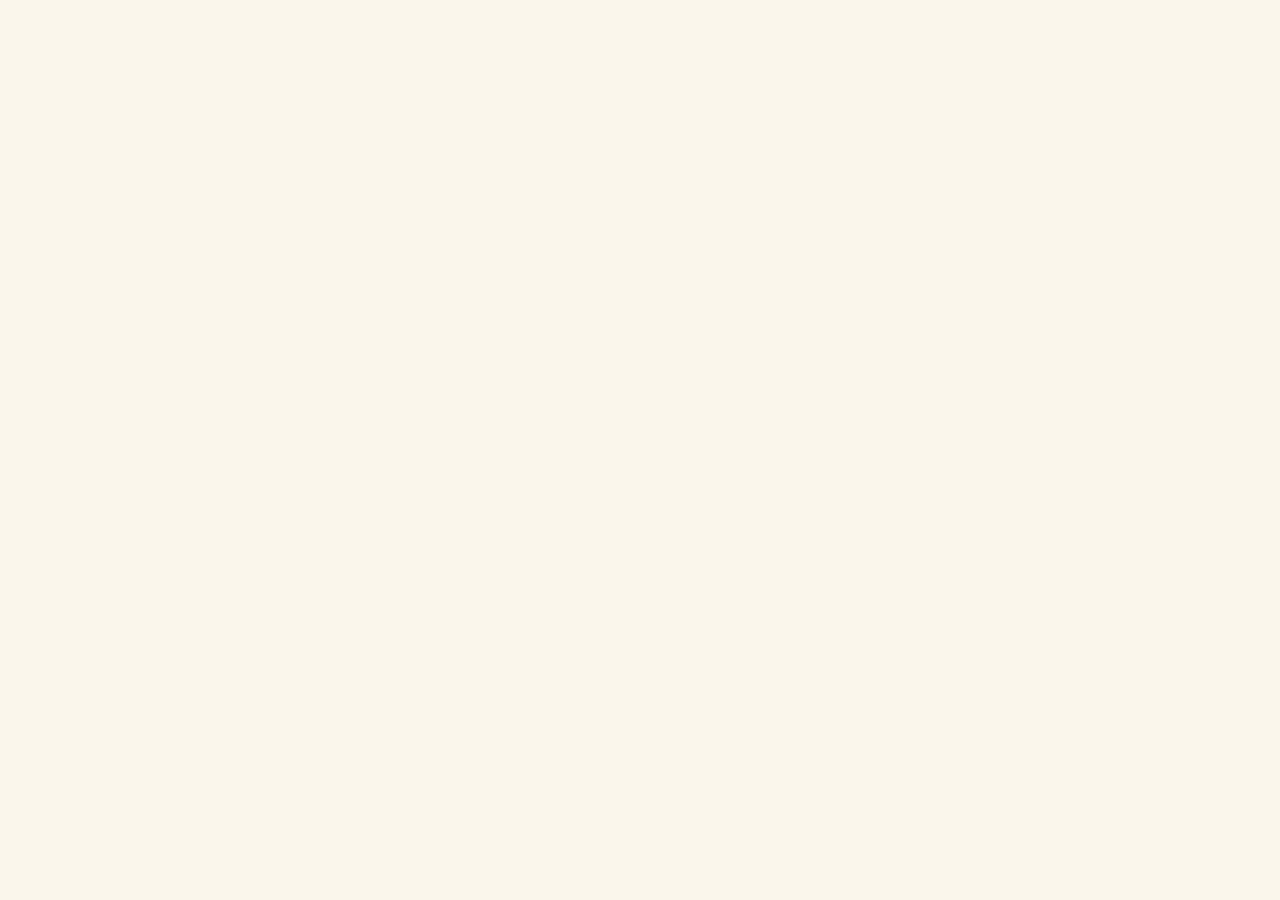
==== index.html @ 0d00216e "Quiz 2: Stage 5.8 Quick Check (static site) Co-Authored-By: Claude Opus 5.5 <noreply@anthropic.com>" ====
<!DOCTYPE html><html lang="en" class="Vgh3NW_variable NKU_Lq_variable h-full antialiased"><head><meta charSet="utf-8"/><meta name="viewport" content="width=device-width, initial-scale=1"/><link rel="preload" href="./_next/static/media/dc6d2a64e9dbf3bc-s.p.3mjzw95c0-_52.woff2" as="font" crossorigin="" type="font/woff2"/><link rel="preload" href="./_next/static/media/f06bf9da926bae75-s.p.2874ccu1_u7jf.woff2" as="font" crossorigin="" type="font/woff2"/><link rel="stylesheet" href="./_next/static/chunks/2ys9clmaczn1k.css" data-precedence="next"/><link rel="preload" as="script" fetchPriority="low" href="./_next/static/chunks/3333gs1h_w689.js"/><script src="./_next/static/chunks/40dt_obvaaqts.js" async=""></script><script src="./_next/static/chunks/3dmm3v_fq28gc.js" async=""></script><script src="./_next/static/chunks/turbopack-1gg8ko_ilveme.js" async=""></script><script src="./_next/static/chunks/0umf92h1sb77c.js" async=""></script><script src="./_next/static/chunks/23m_bfoxy2kdf.js" async=""></script><title>Meeting Someone New</title><meta name="description" content="Everyday Workplace Communication — Module 1, Segment 1, Stages 1.1–1.8."/><link rel="icon" href="/favicon.ico?favicon.117ezoe8m31dk.ico" sizes="48x48" type="image/x-icon"/><meta name="next-size-adjust" content=""/><script src="./_next/static/chunks/0cz1d0mv5g_q7.js" noModule=""></script></head><body class="min-h-full"><div hidden=""><!--$--><!--/$--></div><!--$--><!--/$--><script id="_R_">(globalThis["TURBOPACK"] || (globalThis["TURBOPACK"] = [])).push({"otherChunks":["static/chunks/3333gs1h_w689.js","static/chunks/40dt_obvaaqts.js","static/chunks/3dmm3v_fq28gc.js"],"runtimeModuleIds":[94553]});</script><script src="./_next/static/chunks/3333gs1h_w689.js" async=""></script><script>(self.__next_f=self.__next_f||[]).push([0])</script><script>self.__next_f.push([1,"1:\"$Sreact.fragment\"\n2:\"./_next/static/chunks/0umf92h1sb77c.js\"\n3:I[39756,[\"$2\"],\"default\"]\n4:I[37457,[\"$2\"],\"default\"]\n6:\"./_next/static/chunks/23m_bfoxy2kdf.js\"\n7:I[2035,[\"$2\",\"$6\"],\"StandaloneStage\"]\n8:I[97367,[\"$2\"],\"OutletBoundary\"]\n9:\"$Sreact.suspense\"\nb:\"ViewportBoundary\"\nc:I[97367,[\"$2\"],\"$b\"]\ne:\"MetadataBoundary\"\nf:I[97367,[\"$2\"],\"$e\"]\n11:I[68027,[\"$2\"],\"default\",1]\n:HL[\"./_next/static/chunks/2ys9clmaczn1k.css\",\"style\"]\n:HL[\"./_next/static/media/dc6d2a64e9dbf3bc-s.p.3mjzw95c0-_52.woff2\",\"font\",{\"crossOrigin\":\"\",\"type\":\"font/woff2\"}]\n:HL[\"./_next/static/media/f06bf9da926bae75-s.p.2874ccu1_u7jf.woff2\",\"font\",{\"crossOrigin\":\"\",\"type\":\"font/woff2\"}]\n5:[[\"children\",{\"s\":\"__PAGE__\",\"h\":512,\"d\":{\"r\":[\"$\",\"$1\",\"c\",{\"children\":[[\"$\",\"$L7\",null,{\"entry\":\"5.8\"}],[[\"$\",\"script\",\"script-0\",{\"src\":\"./_next/static/chunks/23m_bfoxy2kdf.js\",\"async\":true,\"nonce\":\"$undefined\"}]],[\"$\",\"$L8\",null,{\"children\":[\"$\",\"$9\",null,{\"name\":\"Next.MetadataOutlet\",\"children\":\"$@a\"}]}]]}],\"p\":false,\"v\":null}}]]\n0:{\"P\":null,\"c\":[\"\",\"\"],\"q\":\"\",\"i\":false,\"t\":{\"t\":{\"s\":\"\",\"h\":528,\"d\":{\"r\":[\"$\",\"$1\",\"c\",{\"children\":[[[\"$\",\"link\",\"0\",{\"rel\":\"stylesheet\",\"href\":\"./_next/static/chunks/2ys9clmaczn1k.css\",\"precedence\":\"next\",\"crossOrigin\":\"$undefined\",\"nonce\":\"$undefined\"}],[\"$\",\"script\",\"script-0\",{\"src\":\"./_next/static/chunks/0umf92h1sb77c.js\",\"async\":true,\"nonce\":\"$undefined\"}]],[\"$\",\"html\",null,{\"lang\":\"en\",\"className\":\"Vgh3NW_variable NKU_Lq_variable h-full antialiased\",\"children\":[\"$\",\"body\",null,{\"className\":\"min-h-full\",\"children\":[\"$\",\"$L3\",null,{\"parallelRouterKey\":\"children\",\"error\":\"$undefined\",\"errorStyles\":\"$undefined\",\"errorScripts\":\"$undefined\",\"template\":[\"$\",\"$L4\",null,{}],\"templateStyles\":\"$undefined\",\"templateScripts\":\"$undefined\",\"notFound\":[[[\"$\",\"title\",null,{\"children\":\"404: This page could not be found.\"}],[\"$\",\"div\",null,{\"style\":{\"fontFamily\":\"system-ui,\\\"Segoe UI\\\",Roboto,Helvetica,Arial,sans-serif,\\\"Apple Color Emoji\\\",\\\"Segoe UI Emoji\\\"\",\"height\":\"100vh\",\"textAlign\":\"center\",\"display\":\"flex\",\"flexDirection\":\"column\",\"alignItems\":\"center\",\"justifyContent\":\"center\"},\"children\":[\"$\",\"div\",null,{\"children\":[[\"$\",\"style\",null,{\"dangerouslySetInnerHTML\":{\"__html\":\"body{color:#000;background:#fff;margin:0}.next-error-h1{border-right:1px solid rgba(0,0,0,.3)}@media (prefers-color-scheme:dark){body{color:#fff;background:#000}.next-error-h1{border-right:1px solid rgba(255,255,255,.3)}}\"}}],[\"$\",\"h1\",null,{\"className\":\"next-error-h1\",\"style\":{\"display\":\"inline-block\",\"margin\":\"0 20px 0 0\",\"padding\":\"0 23px 0 0\",\"fontSize\":24,\"fontWeight\":500,\"verticalAlign\":\"top\",\"lineHeight\":\"49px\"},\"children\":404}],[\"$\",\"div\",null,{\"style\":{\"display\":\"inline-block\"},\"children\":[\"$\",\"h2\",null,{\"style\":{\"fontSize\":14,\"fontWeight\":400,\"lineHeight\":\"49px\",\"margin\":0},\"children\":\"This page could not be found.\"}]}]]}]}]],[]],\"forbidden\":\"$undefined\",\"unauthorized\":\"$undefined\"}]}]}]]}],\"p\":false,\"v\":null},\"c\":\"$Q5\"},\"h\":{\"r\":[\"$\",\"$1\",\"h\",{\"children\":[null,[\"$\",\"$Lc\",null,{\"children\":\"$Ld\"}],[\"$\",\"$Lf\",null,{\"children\":[[\"$\",\"div\",null,{\"hidden\":true,\"children\":[\"$\",\"$9\",null,{\"name\":\"Next.Metadata\",\"children\":\"$L10\"}]}],null]}],[\"$\",\"meta\",null,{\"name\":\"next-size-adjust\",\"content\":\"\"}]]}],\"p\":false,\"v\":null}},\"m\":\"$undefined\",\"G\":[\"$11\",[[\"$\",\"link\",\"0\",{\"rel\":\"stylesheet\",\"href\":\"./_next/static/chunks/2ys9clmaczn1k.css\",\"precedence\":\"next\",\"crossOrigin\":\"$undefined\",\"nonce\":\"$undefined\"}]]],\"S\":true,\"r\":\"$undefined\",\"s\":\"$undefined\",\"a\":\"$undefined\",\"l\":\"$undefined\",\"p\":\"$undefined\",\"d\":\"$undefined\",\"b\":\"YuSGLYfBHgMFWowvVuzgU\"}\nd:[[\"$\",\"meta\",\"0\",{\"charSet\":\"utf-8\"}],[\"$\",\"meta\",\"1\",{\"name\":\"viewport\",\"content\":\"width=device-width, initial-scale=1\"}]]\n12:I[27201,[\"$2\"],\"IconMark\"]\na:null\n10:[[\"$\",\"title\",\"0\",{\"children\":\"Meeting Someone New\"}],[\"$\",\"meta\",\"1\",{\"name\":\"description\",\"content\":\"Everyday Workplace Communication — Module 1, Segment 1, Stages 1.1–1.8.\"}],[\"$\",\"link\",\"2\",{\"rel\":\"icon\",\"href\":\"/favicon.ico?favicon.117ezoe8m31dk.ico\",\"sizes\":\"48x48\",\"type\":\"image/x-icon\"}],[\"$\",\"$L12\",\"3\",{}]]\n"])</script></body></html>
---- _next/static/chunks/2ys9clmaczn1k.css ----
@font-face{font-family:Noto Sans;font-style:normal;font-weight:400;font-stretch:100%;font-display:swap;src:url(../media/d0daeb77ad486505-s.1qp4msj8oy5kg.woff2)format("woff2");unicode-range:U+460-52F,U+1C80-1C8A,U+20B4,U+2DE0-2DFF,U+A640-A69F,U+FE2E-FE2F}@font-face{font-family:Noto Sans;font-style:normal;font-weight:400;font-stretch:100%;font-display:swap;src:url(../media/13c8bea787795a91-s.1undqm_-sukdc.woff2)format("woff2");unicode-range:U+301,U+400-45F,U+490-491,U+4B0-4B1,U+2116}@font-face{font-family:Noto Sans;font-style:normal;font-weight:400;font-stretch:100%;font-display:swap;src:url(../media/fb34704f4f4f68ab-s.3giajfo5uv2ys.woff2)format("woff2");unicode-range:U+900-97F,U+1CD0-1CF4,U+1CF7-1CF9,U+200C-200D,U+20A8,U+20B9,U+20F0,U+25CC,U+A830-A839,U+A8E0-A8FF,U+11B00-11B0A}@font-face{font-family:Noto Sans;font-style:normal;font-weight:400;font-stretch:100%;font-display:swap;src:url(../media/26229c3b890d5b41-s.2bg48w3oiort5.woff2)format("woff2");unicode-range:U+1F??}@font-face{font-family:Noto Sans;font-style:normal;font-weight:400;font-stretch:100%;font-display:swap;src:url(../media/ec173da4e4ac482c-s.1f0d9os9qfevp.woff2)format("woff2");unicode-range:U+370-377,U+37A-37F,U+384-38A,U+38C,U+38E-3A1,U+3A3-3FF}@font-face{font-family:Noto Sans;font-style:normal;font-weight:400;font-stretch:100%;font-display:swap;src:url(../media/eca1cc1e672884b5-s.28-lxb4pyxwvn.woff2)format("woff2");unicode-range:U+102-103,U+110-111,U+128-129,U+168-169,U+1A0-1A1,U+1AF-1B0,U+300-301,U+303-304,U+308-309,U+323,U+329,U+1EA0-1EF9,U+20AB}@font-face{font-family:Noto Sans;font-style:normal;font-weight:400;font-stretch:100%;font-display:swap;src:url(../media/05ce0245cbf07d46-s.1__0ydqd-xg_4.woff2)format("woff2");unicode-range:U+100-2BA,U+2BD-2C5,U+2C7-2CC,U+2CE-2D7,U+2DD-2FF,U+304,U+308,U+329,U+1D00-1DBF,U+1E00-1E9F,U+1EF2-1EFF,U+2020,U+20A0-20AB,U+20AD-20C4,U+2113,U+2C60-2C7F,U+A720-A7FF}@font-face{font-family:Noto Sans;font-style:normal;font-weight:400;font-stretch:100%;font-display:swap;src:url(../media/dc6d2a64e9dbf3bc-s.p.3mjzw95c0-_52.woff2)format("woff2");unicode-range:U+??,U+131,U+152-153,U+2BB-2BC,U+2C6,U+2DA,U+2DC,U+304,U+308,U+329,U+2000-206F,U+20AC,U+2122,U+2191,U+2193,U+2212,U+2215,U+FEFF,U+FFFD}@font-face{font-family:Noto Sans;font-style:normal;font-weight:500;font-stretch:100%;font-display:swap;src:url(../media/d0daeb77ad486505-s.1qp4msj8oy5kg.woff2)format("woff2");unicode-range:U+460-52F,U+1C80-1C8A,U+20B4,U+2DE0-2DFF,U+A640-A69F,U+FE2E-FE2F}@font-face{font-family:Noto Sans;font-style:normal;font-weight:500;font-stretch:100%;font-display:swap;src:url(../media/13c8bea787795a91-s.1undqm_-sukdc.woff2)format("woff2");unicode-range:U+301,U+400-45F,U+490-491,U+4B0-4B1,U+2116}@font-face{font-family:Noto Sans;font-style:normal;font-weight:500;font-stretch:100%;font-display:swap;src:url(../media/fb34704f4f4f68ab-s.3giajfo5uv2ys.woff2)format("woff2");unicode-range:U+900-97F,U+1CD0-1CF4,U+1CF7-1CF9,U+200C-200D,U+20A8,U+20B9,U+20F0,U+25CC,U+A830-A839,U+A8E0-A8FF,U+11B00-11B0A}@font-face{font-family:Noto Sans;font-style:normal;font-weight:500;font-stretch:100%;font-display:swap;src:url(../media/26229c3b890d5b41-s.2bg48w3oiort5.woff2)format("woff2");unicode-range:U+1F??}@font-face{font-family:Noto Sans;font-style:normal;font-weight:500;font-stretch:100%;font-display:swap;src:url(../media/ec173da4e4ac482c-s.1f0d9os9qfevp.woff2)format("woff2");unicode-range:U+370-377,U+37A-37F,U+384-38A,U+38C,U+38E-3A1,U+3A3-3FF}@font-face{font-family:Noto Sans;font-style:normal;font-weight:500;font-stretch:100%;font-display:swap;src:url(../media/eca1cc1e672884b5-s.28-lxb4pyxwvn.woff2)format("woff2");unicode-range:U+102-103,U+110-111,U+128-129,U+168-169,U+1A0-1A1,U+1AF-1B0,U+300-301,U+303-304,U+308-309,U+323,U+329,U+1EA0-1EF9,U+20AB}@font-face{font-family:Noto Sans;font-style:normal;font-weight:500;font-stretch:100%;font-display:swap;src:url(../media/05ce0245cbf07d46-s.1__0ydqd-xg_4.woff2)format("woff2");unicode-range:U+100-2BA,U+2BD-2C5,U+2C7-2CC,U+2CE-2D7,U+2DD-2FF,U+304,U+308,U+329,U+1D00-1DBF,U+1E00-1E9F,U+1EF2-1EFF,U+2020,U+20A0-20AB,U+20AD-20C4,U+2113,U+2C60-2C7F,U+A720-A7FF}@font-face{font-family:Noto Sans;font-style:normal;font-weight:500;font-stretch:100%;font-display:swap;src:url(../media/dc6d2a64e9dbf3bc-s.p.3mjzw95c0-_52.woff2)format("woff2");unicode-range:U+??,U+131,U+152-153,U+2BB-2BC,U+2C6,U+2DA,U+2DC,U+304,U+308,U+329,U+2000-206F,U+20AC,U+2122,U+2191,U+2193,U+2212,U+2215,U+FEFF,U+FFFD}@font-face{font-family:Noto Sans;font-style:normal;font-weight:600;font-stretch:100%;font-display:swap;src:url(../media/d0daeb77ad486505-s.1qp4msj8oy5kg.woff2)format("woff2");unicode-range:U+460-52F,U+1C80-1C8A,U+20B4,U+2DE0-2DFF,U+A640-A69F,U+FE2E-FE2F}@font-face{font-family:Noto Sans;font-style:normal;font-weight:600;font-stretch:100%;font-display:swap;src:url(../media/13c8bea787795a91-s.1undqm_-sukdc.woff2)format("woff2");unicode-range:U+301,U+400-45F,U+490-491,U+4B0-4B1,U+2116}@font-face{font-family:Noto Sans;font-style:normal;font-weight:600;font-stretch:100%;font-display:swap;src:url(../media/fb34704f4f4f68ab-s.3giajfo5uv2ys.woff2)format("woff2");unicode-range:U+900-97F,U+1CD0-1CF4,U+1CF7-1CF9,U+200C-200D,U+20A8,U+20B9,U+20F0,U+25CC,U+A830-A839,U+A8E0-A8FF,U+11B00-11B0A}@font-face{font-family:Noto Sans;font-style:normal;font-weight:600;font-stretch:100%;font-display:swap;src:url(../media/26229c3b890d5b41-s.2bg48w3oiort5.woff2)format("woff2");unicode-range:U+1F??}@font-face{font-family:Noto Sans;font-style:normal;font-weight:600;font-stretch:100%;font-display:swap;src:url(../media/ec173da4e4ac482c-s.1f0d9os9qfevp.woff2)format("woff2");unicode-range:U+370-377,U+37A-37F,U+384-38A,U+38C,U+38E-3A1,U+3A3-3FF}@font-face{font-family:Noto Sans;font-style:normal;font-weight:600;font-stretch:100%;font-display:swap;src:url(../media/eca1cc1e672884b5-s.28-lxb4pyxwvn.woff2)format("woff2");unicode-range:U+102-103,U+110-111,U+128-129,U+168-169,U+1A0-1A1,U+1AF-1B0,U+300-301,U+303-304,U+308-309,U+323,U+329,U+1EA0-1EF9,U+20AB}@font-face{font-family:Noto Sans;font-style:normal;font-weight:600;font-stretch:100%;font-display:swap;src:url(../media/05ce0245cbf07d46-s.1__0ydqd-xg_4.woff2)format("woff2");unicode-range:U+100-2BA,U+2BD-2C5,U+2C7-2CC,U+2CE-2D7,U+2DD-2FF,U+304,U+308,U+329,U+1D00-1DBF,U+1E00-1E9F,U+1EF2-1EFF,U+2020,U+20A0-20AB,U+20AD-20C4,U+2113,U+2C60-2C7F,U+A720-A7FF}@font-face{font-family:Noto Sans;font-style:normal;font-weight:600;font-stretch:100%;font-display:swap;src:url(../media/dc6d2a64e9dbf3bc-s.p.3mjzw95c0-_52.woff2)format("woff2");unicode-range:U+??,U+131,U+152-153,U+2BB-2BC,U+2C6,U+2DA,U+2DC,U+304,U+308,U+329,U+2000-206F,U+20AC,U+2122,U+2191,U+2193,U+2212,U+2215,U+FEFF,U+FFFD}@font-face{font-family:Noto Sans;font-style:normal;font-weight:700;font-stretch:100%;font-display:swap;src:url(../media/d0daeb77ad486505-s.1qp4msj8oy5kg.woff2)format("woff2");unicode-range:U+460-52F,U+1C80-1C8A,U+20B4,U+2DE0-2DFF,U+A640-A69F,U+FE2E-FE2F}@font-face{font-family:Noto Sans;font-style:normal;font-weight:700;font-stretch:100%;font-display:swap;src:url(../media/13c8bea787795a91-s.1undqm_-sukdc.woff2)format("woff2");unicode-range:U+301,U+400-45F,U+490-491,U+4B0-4B1,U+2116}@font-face{font-family:Noto Sans;font-style:normal;font-weight:700;font-stretch:100%;font-display:swap;src:url(../media/fb34704f4f4f68ab-s.3giajfo5uv2ys.woff2)format("woff2");unicode-range:U+900-97F,U+1CD0-1CF4,U+1CF7-1CF9,U+200C-200D,U+20A8,U+20B9,U+20F0,U+25CC,U+A830-A839,U+A8E0-A8FF,U+11B00-11B0A}@font-face{font-family:Noto Sans;font-style:normal;font-weight:700;font-stretch:100%;font-display:swap;src:url(../media/26229c3b890d5b41-s.2bg48w3oiort5.woff2)format("woff2");unicode-range:U+1F??}@font-face{font-family:Noto Sans;font-style:normal;font-weight:700;font-stretch:100%;font-display:swap;src:url(../media/ec173da4e4ac482c-s.1f0d9os9qfevp.woff2)format("woff2");unicode-range:U+370-377,U+37A-37F,U+384-38A,U+38C,U+38E-3A1,U+3A3-3FF}@font-face{font-family:Noto Sans;font-style:normal;font-weight:700;font-stretch:100%;font-display:swap;src:url(../media/eca1cc1e672884b5-s.28-lxb4pyxwvn.woff2)format("woff2");unicode-range:U+102-103,U+110-111,U+128-129,U+168-169,U+1A0-1A1,U+1AF-1B0,U+300-301,U+303-304,U+308-309,U+323,U+329,U+1EA0-1EF9,U+20AB}@font-face{font-family:Noto Sans;font-style:normal;font-weight:700;font-stretch:100%;font-display:swap;src:url(../media/05ce0245cbf07d46-s.1__0ydqd-xg_4.woff2)format("woff2");unicode-range:U+100-2BA,U+2BD-2C5,U+2C7-2CC,U+2CE-2D7,U+2DD-2FF,U+304,U+308,U+329,U+1D00-1DBF,U+1E00-1E9F,U+1EF2-1EFF,U+2020,U+20A0-20AB,U+20AD-20C4,U+2113,U+2C60-2C7F,U+A720-A7FF}@font-face{font-family:Noto Sans;font-style:normal;font-weight:700;font-stretch:100%;font-display:swap;src:url(../media/dc6d2a64e9dbf3bc-s.p.3mjzw95c0-_52.woff2)format("woff2");unicode-range:U+??,U+131,U+152-153,U+2BB-2BC,U+2C6,U+2DA,U+2DC,U+304,U+308,U+329,U+2000-206F,U+20AC,U+2122,U+2191,U+2193,U+2212,U+2215,U+FEFF,U+FFFD}@font-face{font-family:Noto Sans Fallback;src:local(Arial);ascent-override:100.54%;descent-override:27.56%;line-gap-override:0.0%;size-adjust:106.33%}.Vgh3NW_className{font-family:Noto Sans,Noto Sans Fallback;font-style:normal}.Vgh3NW_variable{--font-noto:"Noto Sans", "Noto Sans Fallback"}
@font-face{font-family:Instrument Sans;font-style:normal;font-weight:400;font-stretch:100%;font-display:swap;src:url(../media/c7f47671e39f7787-s.0klc_mi0-5f4_.woff2)format("woff2");unicode-range:U+100-2BA,U+2BD-2C5,U+2C7-2CC,U+2CE-2D7,U+2DD-2FF,U+304,U+308,U+329,U+1D00-1DBF,U+1E00-1E9F,U+1EF2-1EFF,U+2020,U+20A0-20AB,U+20AD-20C4,U+2113,U+2C60-2C7F,U+A720-A7FF}@font-face{font-family:Instrument Sans;font-style:normal;font-weight:400;font-stretch:100%;font-display:swap;src:url(../media/f06bf9da926bae75-s.p.2874ccu1_u7jf.woff2)format("woff2");unicode-range:U+??,U+131,U+152-153,U+2BB-2BC,U+2C6,U+2DA,U+2DC,U+304,U+308,U+329,U+2000-206F,U+20AC,U+2122,U+2191,U+2193,U+2212,U+2215,U+FEFF,U+FFFD}@font-face{font-family:Instrument Sans;font-style:normal;font-weight:500;font-stretch:100%;font-display:swap;src:url(../media/c7f47671e39f7787-s.0klc_mi0-5f4_.woff2)format("woff2");unicode-range:U+100-2BA,U+2BD-2C5,U+2C7-2CC,U+2CE-2D7,U+2DD-2FF,U+304,U+308,U+329,U+1D00-1DBF,U+1E00-1E9F,U+1EF2-1EFF,U+2020,U+20A0-20AB,U+20AD-20C4,U+2113,U+2C60-2C7F,U+A720-A7FF}@font-face{font-family:Instrument Sans;font-style:normal;font-weight:500;font-stretch:100%;font-display:swap;src:url(../media/f06bf9da926bae75-s.p.2874ccu1_u7jf.woff2)format("woff2");unicode-range:U+??,U+131,U+152-153,U+2BB-2BC,U+2C6,U+2DA,U+2DC,U+304,U+308,U+329,U+2000-206F,U+20AC,U+2122,U+2191,U+2193,U+2212,U+2215,U+FEFF,U+FFFD}@font-face{font-family:Instrument Sans;font-style:normal;font-weight:600;font-stretch:100%;font-display:swap;src:url(../media/c7f47671e39f7787-s.0klc_mi0-5f4_.woff2)format("woff2");unicode-range:U+100-2BA,U+2BD-2C5,U+2C7-2CC,U+2CE-2D7,U+2DD-2FF,U+304,U+308,U+329,U+1D00-1DBF,U+1E00-1E9F,U+1EF2-1EFF,U+2020,U+20A0-20AB,U+20AD-20C4,U+2113,U+2C60-2C7F,U+A720-A7FF}@font-face{font-family:Instrument Sans;font-style:normal;font-weight:600;font-stretch:100%;font-display:swap;src:url(../media/f06bf9da926bae75-s.p.2874ccu1_u7jf.woff2)format("woff2");unicode-range:U+??,U+131,U+152-153,U+2BB-2BC,U+2C6,U+2DA,U+2DC,U+304,U+308,U+329,U+2000-206F,U+20AC,U+2122,U+2191,U+2193,U+2212,U+2215,U+FEFF,U+FFFD}@font-face{font-family:Instrument Sans;font-style:normal;font-weight:700;font-stretch:100%;font-display:swap;src:url(../media/c7f47671e39f7787-s.0klc_mi0-5f4_.woff2)format("woff2");unicode-range:U+100-2BA,U+2BD-2C5,U+2C7-2CC,U+2CE-2D7,U+2DD-2FF,U+304,U+308,U+329,U+1D00-1DBF,U+1E00-1E9F,U+1EF2-1EFF,U+2020,U+20A0-20AB,U+20AD-20C4,U+2113,U+2C60-2C7F,U+A720-A7FF}@font-face{font-family:Instrument Sans;font-style:normal;font-weight:700;font-stretch:100%;font-display:swap;src:url(../media/f06bf9da926bae75-s.p.2874ccu1_u7jf.woff2)format("woff2");unicode-range:U+??,U+131,U+152-153,U+2BB-2BC,U+2C6,U+2DA,U+2DC,U+304,U+308,U+329,U+2000-206F,U+20AC,U+2122,U+2191,U+2193,U+2212,U+2215,U+FEFF,U+FFFD}@font-face{font-family:Instrument Sans Fallback;src:local(Arial);ascent-override:94.42%;descent-override:24.33%;line-gap-override:0.0%;size-adjust:102.74%}.NKU_Lq_className{font-family:Instrument Sans,Instrument Sans Fallback;font-style:normal}.NKU_Lq_variable{--font-instrument:"Instrument Sans", "Instrument Sans Fallback"}
@layer properties{@supports (((-webkit-hyphens:none)) and (not (margin-trim:inline))) or ((-moz-orient:inline) and (not (color:rgb(from red r g b)))){*,:before,:after,::backdrop{--tw-translate-x:0;--tw-translate-y:0;--tw-translate-z:0;--tw-scale-x:1;--tw-scale-y:1;--tw-scale-z:1;--tw-rotate-x:initial;--tw-rotate-y:initial;--tw-rotate-z:initial;--tw-skew-x:initial;--tw-skew-y:initial;--tw-border-style:solid;--tw-leading:initial;--tw-font-weight:initial;--tw-tracking:initial;--tw-ordinal:initial;--tw-slashed-zero:initial;--tw-numeric-figure:initial;--tw-numeric-spacing:initial;--tw-numeric-fraction:initial;--tw-shadow:0 0 #0000;--tw-shadow-color:initial;--tw-shadow-alpha:100%;--tw-inset-shadow:0 0 #0000;--tw-inset-shadow-color:initial;--tw-inset-shadow-alpha:100%;--tw-ring-color:initial;--tw-ring-shadow:0 0 #0000;--tw-inset-ring-color:initial;--tw-inset-ring-shadow:0 0 #0000;--tw-ring-inset:initial;--tw-ring-offset-width:0px;--tw-ring-offset-color:#fff;--tw-ring-offset-shadow:0 0 #0000;--tw-outline-style:solid;--tw-blur:initial;--tw-brightness:initial;--tw-contrast:initial;--tw-grayscale:initial;--tw-hue-rotate:initial;--tw-invert:initial;--tw-opacity:initial;--tw-saturate:initial;--tw-sepia:initial;--tw-drop-shadow:initial;--tw-drop-shadow-color:initial;--tw-drop-shadow-alpha:100%;--tw-drop-shadow-size:initial;--tw-backdrop-blur:initial;--tw-backdrop-brightness:initial;--tw-backdrop-contrast:initial;--tw-backdrop-grayscale:initial;--tw-backdrop-hue-rotate:initial;--tw-backdrop-invert:initial;--tw-backdrop-opacity:initial;--tw-backdrop-saturate:initial;--tw-backdrop-sepia:initial;--tw-duration:initial;--tw-content:""}}}@layer theme{:root,:host{--font-mono:ui-monospace, SFMono-Regular, Menlo, Monaco, Consolas, "Liberation Mono", "Courier New", monospace;--color-white:#fff;--spacing:.25rem;--container-sm:24rem;--container-md:28rem;--container-xl:36rem;--container-2xl:42rem;--container-3xl:48rem;--container-4xl:56rem;--container-5xl:64rem;--container-7xl:80rem;--text-xs:.75rem;--text-xs--line-height:calc(1 / .75);--text-sm:.875rem;--text-sm--line-height:calc(1.25 / .875);--text-base:1rem;--text-base--line-height:calc(1.5 / 1);--text-lg:1.125rem;--text-lg--line-height:calc(1.75 / 1.125);--text-xl:1.25rem;--text-xl--line-height:calc(1.75 / 1.25);--text-2xl:1.5rem;--text-2xl--line-height:calc(2 / 1.5);--text-3xl:1.875rem;--text-3xl--line-height:calc(2.25 / 1.875);--text-4xl:2.25rem;--text-4xl--line-height:calc(2.5 / 2.25);--text-5xl:3rem;--text-5xl--line-height:1;--font-weight-normal:400;--font-weight-semibold:600;--font-weight-bold:700;--tracking-wide:.025em;--tracking-widest:.1em;--leading-tight:1.25;--leading-snug:1.375;--leading-relaxed:1.625;--radius-sm:.25rem;--radius-md:.375rem;--radius-lg:.5rem;--radius-xl:.75rem;--radius-2xl:1rem;--radius-3xl:1.5rem;--blur-sm:8px;--default-transition-duration:.15s;--default-transition-timing-function:cubic-bezier(.4, 0, .2, 1);--default-font-family:var(--font-noto), ui-sans-serif, system-ui, sans-serif;--default-mono-font-family:var(--font-mono)}}@layer base{*,:after,:before,::backdrop{box-sizing:border-box;border:0 solid;margin:0;padding:0}::file-selector-button{box-sizing:border-box;border:0 solid;margin:0;padding:0}html,:host{-webkit-text-size-adjust:100%;tab-size:4;line-height:1.5;font-family:var(--default-font-family,-apple-system, BlinkMacSystemFont, "Segoe UI", Roboto, "Helvetica Neue", "Noto Sans", Arial, sans-serif, "Apple Color Emoji", "Segoe UI Emoji", "Segoe UI Symbol", "Noto Color Emoji");font-feature-settings:var(--default-font-feature-settings,normal);font-variation-settings:var(--default-font-variation-settings,normal);-webkit-tap-highlight-color:transparent}hr{height:0;color:inherit;border-top-width:1px}abbr:where([title]){-webkit-text-decoration:underline dotted;text-decoration:underline dotted}h1,h2,h3,h4,h5,h6{font-size:inherit;font-weight:inherit}a{color:inherit;-webkit-text-decoration:inherit;-webkit-text-decoration:inherit;-webkit-text-decoration:inherit;-webkit-text-decoration:inherit;text-decoration:inherit}b,strong{font-weight:bolder}code,kbd,samp,pre{font-family:var(--default-mono-font-family,ui-monospace, SFMono-Regular, Menlo, Monaco, Consolas, "Liberation Mono", "Courier New", monospace);font-feature-settings:var(--default-mono-font-feature-settings,normal);font-variation-settings:var(--default-mono-font-variation-settings,normal);font-size:1em}small{font-size:80%}sub,sup{vertical-align:baseline;font-size:75%;line-height:0;position:relative}sub{bottom:-.25em}sup{top:-.5em}table{text-indent:0;border-color:inherit;border-collapse:collapse}:-moz-focusring:where(:not(iframe)){outline:auto}progress{vertical-align:baseline}summary{display:list-item}ol,ul,menu{list-style:none}img,svg,video,canvas,audio,iframe,embed,object{vertical-align:middle;display:block}img,video{max-width:100%;height:auto}button,input,select,optgroup,textarea{font:inherit;font-feature-settings:inherit;font-variation-settings:inherit;letter-spacing:inherit;color:inherit;opacity:1;background-color:#0000;border-radius:0}::file-selector-button{font:inherit;font-feature-settings:inherit;font-variation-settings:inherit;letter-spacing:inherit;color:inherit;opacity:1;background-color:#0000;border-radius:0}:where(select:is([multiple],[size])) optgroup{font-weight:bolder}:where(select:is([multiple],[size])) optgroup option{padding-inline-start:20px}::file-selector-button{margin-inline-end:4px}::placeholder{opacity:1}@supports (not ((-webkit-appearance:-apple-pay-button))) or (contain-intrinsic-size:1px){::placeholder{color:currentColor}@supports (color:color-mix(in lab, red, red)){::placeholder{color:color-mix(in oklab, currentcolor 50%, transparent)}}}textarea{resize:vertical}::-webkit-search-decoration{-webkit-appearance:none}::-webkit-date-and-time-value{min-height:1lh;text-align:inherit}::-webkit-datetime-edit{display:inline-flex}::-webkit-datetime-edit-fields-wrapper{padding:0}::-webkit-datetime-edit{padding-block:0}::-webkit-datetime-edit-year-field{padding-block:0}::-webkit-datetime-edit-month-field{padding-block:0}::-webkit-datetime-edit-day-field{padding-block:0}::-webkit-datetime-edit-hour-field{padding-block:0}::-webkit-datetime-edit-minute-field{padding-block:0}::-webkit-datetime-edit-second-field{padding-block:0}::-webkit-datetime-edit-millisecond-field{padding-block:0}::-webkit-datetime-edit-meridiem-field{padding-block:0}::-webkit-calendar-picker-indicator{line-height:1}:-moz-ui-invalid{box-shadow:none}button,input:where([type=button],[type=reset],[type=submit]){appearance:button}::file-selector-button{appearance:button}::-webkit-inner-spin-button{height:auto}::-webkit-outer-spin-button{height:auto}[hidden]:where(:not([hidden=until-found])){display:none!important}}@layer components{.btn-main{min-height:calc(var(--spacing) * 14);min-width:calc(var(--spacing) * 32);justify-content:center;align-items:center;gap:calc(var(--spacing) * 2);background-color:var(--primary);padding-inline:calc(var(--spacing) * 7);font-size:var(--text-lg);line-height:var(--tw-leading,var(--text-lg--line-height));--tw-font-weight:var(--font-weight-bold);font-weight:var(--font-weight-bold);color:var(--color-white);--tw-shadow:0 4px 6px -1px var(--tw-shadow-color,#0000001a), 0 2px 4px -2px var(--tw-shadow-color,#0000001a);box-shadow:var(--tw-inset-shadow), var(--tw-inset-ring-shadow), var(--tw-ring-offset-shadow), var(--tw-ring-shadow), var(--tw-shadow);transition-property:color,background-color,border-color,outline-color,text-decoration-color,fill,stroke,--tw-gradient-from,--tw-gradient-via,--tw-gradient-to,opacity,box-shadow,transform,translate,scale,rotate,filter,-webkit-backdrop-filter,backdrop-filter,display,content-visibility,overlay,pointer-events;transition-timing-function:var(--tw-ease,var(--default-transition-timing-function));transition-duration:var(--tw-duration,var(--default-transition-duration));border-radius:2147483647px;display:inline-flex}@media (hover:hover){.btn-main:hover{background-color:var(--primary-hover)}}.btn-main:focus-visible{outline-style:var(--tw-outline-style);outline-width:1px;outline-style:var(--tw-outline-style);outline-offset:2px;outline-width:4px;outline-color:var(--heading)}.btn-main:disabled{cursor:not-allowed;--tw-shadow:0 0 #0000;box-shadow:var(--tw-inset-shadow), var(--tw-inset-ring-shadow), var(--tw-ring-offset-shadow), var(--tw-ring-shadow), var(--tw-shadow);background-color:#9aa6b8}.btn-secondary{min-height:calc(var(--spacing) * 12);justify-content:center;align-items:center;gap:calc(var(--spacing) * 2);border-style:var(--tw-border-style);border-width:2px;border-color:var(--primary);background-color:var(--color-white);padding-inline:calc(var(--spacing) * 5);font-size:var(--text-lg);line-height:var(--tw-leading,var(--text-lg--line-height));--tw-font-weight:var(--font-weight-semibold);font-weight:var(--font-weight-semibold);color:var(--primary);transition-property:color,background-color,border-color,outline-color,text-decoration-color,fill,stroke,--tw-gradient-from,--tw-gradient-via,--tw-gradient-to,opacity,box-shadow,transform,translate,scale,rotate,filter,-webkit-backdrop-filter,backdrop-filter,display,content-visibility,overlay,pointer-events;transition-timing-function:var(--tw-ease,var(--default-transition-timing-function));transition-duration:var(--tw-duration,var(--default-transition-duration));border-radius:2147483647px;display:inline-flex}@media (hover:hover){.btn-secondary:hover{background-color:var(--select-bg)}}.btn-secondary:focus-visible{outline-style:var(--tw-outline-style);outline-width:1px;outline-style:var(--tw-outline-style);outline-offset:2px;outline-width:4px;outline-color:var(--heading)}.btn-secondary:disabled{opacity:.5}.btn-quiet{min-height:calc(var(--spacing) * 11);justify-content:center;align-items:center;gap:calc(var(--spacing) * 2);background-color:var(--select-bg);padding-inline:calc(var(--spacing) * 4);font-size:var(--text-base);line-height:var(--tw-leading,var(--text-base--line-height));--tw-font-weight:var(--font-weight-semibold);font-weight:var(--font-weight-semibold);color:var(--primary);transition-property:color,background-color,border-color,outline-color,text-decoration-color,fill,stroke,--tw-gradient-from,--tw-gradient-via,--tw-gradient-to,opacity,box-shadow,transform,translate,scale,rotate,filter,-webkit-backdrop-filter,backdrop-filter,display,content-visibility,overlay,pointer-events;transition-timing-function:var(--tw-ease,var(--default-transition-timing-function));transition-duration:var(--tw-duration,var(--default-transition-duration));border-radius:2147483647px;display:inline-flex}@media (hover:hover){.btn-quiet:hover{--tw-brightness:brightness(95%);filter:var(--tw-blur,) var(--tw-brightness,) var(--tw-contrast,) var(--tw-grayscale,) var(--tw-hue-rotate,) var(--tw-invert,) var(--tw-saturate,) var(--tw-sepia,) var(--tw-drop-shadow,)}}.btn-quiet:focus-visible{outline-style:var(--tw-outline-style);outline-width:1px;outline-style:var(--tw-outline-style);outline-offset:2px;outline-width:4px;outline-color:var(--heading)}.btn-quiet:disabled{opacity:.5}.chip{min-height:calc(var(--spacing) * 14);justify-content:center;align-items:center;gap:calc(var(--spacing) * 3);border-radius:var(--radius-2xl);border-style:var(--tw-border-style);border-width:2px;border-color:var(--border);background-color:var(--color-white);padding-inline:calc(var(--spacing) * 5);padding-block:calc(var(--spacing) * 3);text-align:center;font-size:var(--text-xl);line-height:var(--tw-leading,var(--text-xl--line-height));--tw-font-weight:var(--font-weight-semibold);font-weight:var(--font-weight-semibold);color:var(--heading);transition-property:color,background-color,border-color,outline-color,text-decoration-color,fill,stroke,--tw-gradient-from,--tw-gradient-via,--tw-gradient-to,opacity,box-shadow,transform,translate,scale,rotate,filter,-webkit-backdrop-filter,backdrop-filter,display,content-visibility,overlay,pointer-events;transition-timing-function:var(--tw-ease,var(--default-transition-timing-function));transition-duration:var(--tw-duration,var(--default-transition-duration));display:flex;position:relative}@media (hover:hover){.chip:hover{border-color:var(--primary)}}.chip:focus-visible{outline-style:var(--tw-outline-style);outline-width:1px;outline-style:var(--tw-outline-style);outline-offset:2px;outline-width:4px;outline-color:var(--heading)}.chip:disabled{cursor:default}.chip[data-state=selected]{border-color:var(--primary);background-color:var(--select-bg)}.chip[data-state=right]{border-color:var(--success);background-color:var(--success-bg)}.chip[data-state=wrong]{border-color:var(--amber-border);background-color:var(--amber-bg);animation:.4s ease-in-out shake}.card{border-style:var(--tw-border-style);border-width:1px;border-color:var(--border);background-color:var(--color-white);padding:calc(var(--spacing) * 5);--tw-shadow:0 1px 3px 0 var(--tw-shadow-color,#0000001a), 0 1px 2px -1px var(--tw-shadow-color,#0000001a);box-shadow:var(--tw-inset-shadow), var(--tw-inset-ring-shadow), var(--tw-ring-offset-shadow), var(--tw-ring-shadow), var(--tw-shadow);border-radius:20px}@media (min-width:40rem){.card{padding:calc(var(--spacing) * 6)}}.text-input{border-radius:var(--radius-2xl);border-style:var(--tw-border-style);border-width:2px;border-color:var(--border);background-color:var(--color-white);width:100%;padding-inline:calc(var(--spacing) * 4);padding-block:calc(var(--spacing) * 3);font-size:var(--text-lg);line-height:var(--tw-leading,var(--text-lg--line-height));color:var(--heading)}.text-input::placeholder{color:#7c8496}.text-input:focus{border-color:var(--primary);--tw-outline-style:none;outline-style:none}.text-input:focus-visible{outline-style:var(--tw-outline-style);outline-width:1px;outline-style:var(--tw-outline-style);outline-offset:1px;outline-width:4px;outline-color:var(--primary)}.reading{font-size:20px;line-height:1.6}.btn-mic{background-color:var(--primary);color:var(--color-white);--tw-shadow:0 10px 15px -3px var(--tw-shadow-color,#0000001a), 0 4px 6px -4px var(--tw-shadow-color,#0000001a);box-shadow:var(--tw-inset-shadow), var(--tw-inset-ring-shadow), var(--tw-ring-offset-shadow), var(--tw-ring-shadow), var(--tw-shadow)}}@layer utilities{.pointer-events-none{pointer-events:none}.visible{visibility:visible}.sr-only{clip-path:inset(50%);white-space:nowrap;border-width:0;width:1px;height:1px;margin:-1px;padding:0;position:absolute;overflow:hidden}.absolute{position:absolute}.fixed{position:fixed}.relative{position:relative}.static{position:static}.sticky{position:sticky}.inset-0{inset:0}.inset-x-4{inset-inline:calc(var(--spacing) * 4)}.-top-2{top:calc(var(--spacing) * -2)}.top-0{top:0}.top-1\/2{top:50%}.top-2{top:calc(var(--spacing) * 2)}.top-3{top:calc(var(--spacing) * 3)}.top-full{top:100%}.-right-2{right:calc(var(--spacing) * -2)}.right-2{right:calc(var(--spacing) * 2)}.right-3{right:calc(var(--spacing) * 3)}.right-8{right:calc(var(--spacing) * 8)}.-bottom-2\.5{bottom:calc(var(--spacing) * -2.5)}.bottom-0{bottom:0}.bottom-3{bottom:calc(var(--spacing) * 3)}.bottom-4{bottom:calc(var(--spacing) * 4)}.-left-2\.5{left:calc(var(--spacing) * -2.5)}.left-3{left:calc(var(--spacing) * 3)}.left-8{left:calc(var(--spacing) * 8)}.z-10{z-index:10}.z-20{z-index:20}.z-30{z-index:30}.z-50{z-index:50}.col-span-2{grid-column:span 2/span 2}.col-start-1{grid-column-start:1}.col-start-2{grid-column-start:2}.row-start-1{grid-row-start:1}.row-start-2{grid-row-start:2}.mx-1{margin-inline:var(--spacing)}.mx-auto{margin-inline:auto}.mt-1{margin-top:var(--spacing)}.mt-2{margin-top:calc(var(--spacing) * 2)}.mt-3{margin-top:calc(var(--spacing) * 3)}.mt-4{margin-top:calc(var(--spacing) * 4)}.mt-6{margin-top:calc(var(--spacing) * 6)}.mt-10{margin-top:calc(var(--spacing) * 10)}.mr-2{margin-right:calc(var(--spacing) * 2)}.mb-1{margin-bottom:var(--spacing)}.mb-2{margin-bottom:calc(var(--spacing) * 2)}.mb-3{margin-bottom:calc(var(--spacing) * 3)}.mb-4{margin-bottom:calc(var(--spacing) * 4)}.mb-6{margin-bottom:calc(var(--spacing) * 6)}.ml-0\.5{margin-left:calc(var(--spacing) * .5)}.ml-auto{margin-left:auto}.block{display:block}.flex{display:flex}.grid{display:grid}.hidden{display:none}.inline{display:inline}.inline-block{display:inline-block}.inline-flex{display:inline-flex}.inline-grid{display:inline-grid}.table{display:table}.aspect-\[3\/2\]{aspect-ratio:3/2}.aspect-\[4\/3\]{aspect-ratio:4/3}.aspect-\[4\/5\]{aspect-ratio:4/5}.aspect-\[16\/8\]{aspect-ratio:16/8}.aspect-\[16\/9\]{aspect-ratio:16/9}.h-2{height:calc(var(--spacing) * 2)}.h-2\.5{height:calc(var(--spacing) * 2.5)}.h-3{height:calc(var(--spacing) * 3)}.h-3\.5{height:calc(var(--spacing) * 3.5)}.h-4{height:calc(var(--spacing) * 4)}.h-5{height:calc(var(--spacing) * 5)}.h-6{height:calc(var(--spacing) * 6)}.h-7{height:calc(var(--spacing) * 7)}.h-8{height:calc(var(--spacing) * 8)}.h-9{height:calc(var(--spacing) * 9)}.h-10{height:calc(var(--spacing) * 10)}.h-11{height:calc(var(--spacing) * 11)}.h-12{height:calc(var(--spacing) * 12)}.h-14{height:calc(var(--spacing) * 14)}.h-16{height:calc(var(--spacing) * 16)}.h-24{height:calc(var(--spacing) * 24)}.h-28{height:calc(var(--spacing) * 28)}.h-\[22px\]{height:22px}.h-full{height:100%}.h-px{height:1px}.max-h-\[40vh\]{max-height:40vh}.max-h-\[52vh\]{max-height:52vh}.max-h-\[60vh\]{max-height:60vh}.max-h-\[70vh\]{max-height:70vh}.min-h-5{min-height:calc(var(--spacing) * 5)}.min-h-6{min-height:calc(var(--spacing) * 6)}.min-h-10{min-height:calc(var(--spacing) * 10)}.min-h-12{min-height:calc(var(--spacing) * 12)}.min-h-14{min-height:calc(var(--spacing) * 14)}.min-h-16{min-height:calc(var(--spacing) * 16)}.min-h-20{min-height:calc(var(--spacing) * 20)}.min-h-28{min-height:calc(var(--spacing) * 28)}.min-h-32{min-height:calc(var(--spacing) * 32)}.min-h-dvh{min-height:100dvh}.min-h-full{min-height:100%}.w-2{width:calc(var(--spacing) * 2)}.w-2\.5{width:calc(var(--spacing) * 2.5)}.w-3{width:calc(var(--spacing) * 3)}.w-3\.5{width:calc(var(--spacing) * 3.5)}.w-4{width:calc(var(--spacing) * 4)}.w-5{width:calc(var(--spacing) * 5)}.w-6{width:calc(var(--spacing) * 6)}.w-7{width:calc(var(--spacing) * 7)}.w-8{width:calc(var(--spacing) * 8)}.w-9{width:calc(var(--spacing) * 9)}.w-10{width:calc(var(--spacing) * 10)}.w-12{width:calc(var(--spacing) * 12)}.w-16{width:calc(var(--spacing) * 16)}.w-24{width:calc(var(--spacing) * 24)}.w-28{width:calc(var(--spacing) * 28)}.w-32{width:calc(var(--spacing) * 32)}.w-60{width:calc(var(--spacing) * 60)}.w-\[22px\]{width:22px}.w-\[288px\]{width:288px}.w-auto{width:auto}.w-fit{width:fit-content}.w-full{width:100%}.max-w-2xl{max-width:var(--container-2xl)}.max-w-3xl{max-width:var(--container-3xl)}.max-w-4xl{max-width:var(--container-4xl)}.max-w-5xl{max-width:var(--container-5xl)}.max-w-7xl{max-width:var(--container-7xl)}.max-w-\[280px\]{max-width:280px}.max-w-\[1160px\]{max-width:1160px}.max-w-full{max-width:100%}.max-w-md{max-width:var(--container-md)}.max-w-sm{max-width:var(--container-sm)}.max-w-xl{max-width:var(--container-xl)}.min-w-0{min-width:0}.min-w-28{min-width:calc(var(--spacing) * 28)}.flex-1{flex:1}.shrink-0{flex-shrink:0}.-translate-x-1\/2{--tw-translate-x:calc(calc(1 / 2 * 100%) * -1);translate:var(--tw-translate-x) var(--tw-translate-y)}.-translate-y-1\/2{--tw-translate-y:calc(calc(1 / 2 * 100%) * -1);translate:var(--tw-translate-x) var(--tw-translate-y)}.-translate-y-2{--tw-translate-y:calc(var(--spacing) * -2);translate:var(--tw-translate-x) var(--tw-translate-y)}.scale-125{--tw-scale-x:125%;--tw-scale-y:125%;--tw-scale-z:125%;scale:var(--tw-scale-x) var(--tw-scale-y)}.scale-\[1\.04\]{scale:1.04}.rotate-45{rotate:45deg}.transform{transform:var(--tw-rotate-x,) var(--tw-rotate-y,) var(--tw-rotate-z,) var(--tw-skew-x,) var(--tw-skew-y,)}.animate-\[pulse-ring_1\.6s_ease-out_infinite\]{animation:1.6s ease-out infinite pulse-ring}.animate-\[shake_0\.4s_ease-in-out\]{animation:.4s ease-in-out shake}.animate-\[wave_1s_linear_infinite\]{animation:1s linear infinite wave}.cursor-grab{cursor:grab}.cursor-pointer{cursor:pointer}.touch-none{touch-action:none}.grid-cols-2{grid-template-columns:repeat(2,minmax(0,1fr))}.grid-cols-3{grid-template-columns:repeat(3,minmax(0,1fr))}.grid-cols-\[1fr_auto\]{grid-template-columns:1fr auto}.flex-col{flex-direction:column}.flex-wrap{flex-wrap:wrap}.place-items-center{place-items:center}.items-center{align-items:center}.items-end{align-items:flex-end}.items-start{align-items:flex-start}.items-stretch{align-items:stretch}.justify-between{justify-content:space-between}.justify-center{justify-content:center}.justify-end{justify-content:flex-end}.justify-start{justify-content:flex-start}.gap-1{gap:var(--spacing)}.gap-2{gap:calc(var(--spacing) * 2)}.gap-2\.5{gap:calc(var(--spacing) * 2.5)}.gap-3{gap:calc(var(--spacing) * 3)}.gap-4{gap:calc(var(--spacing) * 4)}.gap-5{gap:calc(var(--spacing) * 5)}.gap-6{gap:calc(var(--spacing) * 6)}.gap-8{gap:calc(var(--spacing) * 8)}.gap-x-3{column-gap:calc(var(--spacing) * 3)}.gap-y-1{row-gap:var(--spacing)}.self-start{align-self:flex-start}.overflow-hidden{overflow:hidden}.rounded{border-radius:.25rem}.rounded-2xl{border-radius:var(--radius-2xl)}.rounded-3xl{border-radius:var(--radius-3xl)}.rounded-\[20px\]{border-radius:20px}.rounded-\[24px\]{border-radius:24px}.rounded-full{border-radius:2147483647px}.rounded-lg{border-radius:var(--radius-lg)}.rounded-md{border-radius:var(--radius-md)}.rounded-sm{border-radius:var(--radius-sm)}.rounded-xl{border-radius:var(--radius-xl)}.border{border-style:var(--tw-border-style);border-width:1px}.border-2{border-style:var(--tw-border-style);border-width:2px}.border-4{border-style:var(--tw-border-style);border-width:4px}.border-\[6px\]{border-style:var(--tw-border-style);border-width:6px}.border-t{border-top-style:var(--tw-border-style);border-top-width:1px}.border-r-2{border-right-style:var(--tw-border-style);border-right-width:2px}.border-b{border-bottom-style:var(--tw-border-style);border-bottom-width:1px}.border-b-2{border-bottom-style:var(--tw-border-style);border-bottom-width:2px}.border-l-2{border-left-style:var(--tw-border-style);border-left-width:2px}.border-dashed{--tw-border-style:dashed;border-style:dashed}.border-solid{--tw-border-style:solid;border-style:solid}.border-\[\#8e98aa\]{border-color:#8e98aa}.border-\[\#8fd0c4\]{border-color:#8fd0c4}.border-\[\#a7bfd9\]{border-color:#a7bfd9}.border-\[\#a9c4e8\]{border-color:#a9c4e8}.border-\[\#c9d3e2\]{border-color:#c9d3e2}.border-\[var\(--amber-border\)\]{border-color:var(--amber-border)}.border-\[var\(--blue-tonal-border\)\]{border-color:var(--blue-tonal-border)}.border-\[var\(--border\)\]{border-color:var(--border)}.border-\[var\(--cool-border\)\]{border-color:var(--cool-border)}.border-\[var\(--primary\)\]{border-color:var(--primary)}.border-\[var\(--success\)\]{border-color:var(--success)}.border-\[var\(--success-border\)\]{border-color:var(--success-border)}.border-\[var\(--warm-border\)\]{border-color:var(--warm-border)}.border-current{border-color:currentColor}.border-transparent{border-color:#0000}.bg-\[\#9db9dd\]{background-color:#9db9dd}.bg-\[\#10294a\]\/75{background-color:#10294abf;background-color:lab(16.1049% .347316 -23.7884/.75)}.bg-\[\#10294a\]\/85{background-color:#10294ad9;background-color:lab(16.1049% .347316 -23.7884/.85)}.bg-\[\#d4cfc4\]{background-color:#d4cfc4}.bg-\[\#dfeafb\]{background-color:#dfeafb}.bg-\[\#dff3ea\]{background-color:#dff3ea}.bg-\[\#f4f6ff\]{background-color:#f4f6ff}.bg-\[rgba\(60\,89\,246\,0\.4\)\]{background-color:#3c59f666}.bg-\[var\(--amber\)\]{background-color:var(--amber)}.bg-\[var\(--amber-bg\)\]{background-color:var(--amber-bg)}.bg-\[var\(--assessment\)\]{background-color:var(--assessment)}.bg-\[var\(--bar\)\]\/95{background-color:var(--bar)}@supports (color:color-mix(in lab, red, red)){.bg-\[var\(--bar\)\]\/95{background-color:color-mix(in oklab, var(--bar) 95%, transparent)}}.bg-\[var\(--border\)\]{background-color:var(--border)}.bg-\[var\(--overlay\)\]{background-color:var(--overlay)}.bg-\[var\(--page\)\],.bg-\[var\(--page\)\]\/90{background-color:var(--page)}@supports (color:color-mix(in lab, red, red)){.bg-\[var\(--page\)\]\/90{background-color:color-mix(in oklab, var(--page) 90%, transparent)}}.bg-\[var\(--page\)\]\/95{background-color:var(--page)}@supports (color:color-mix(in lab, red, red)){.bg-\[var\(--page\)\]\/95{background-color:color-mix(in oklab, var(--page) 95%, transparent)}}.bg-\[var\(--practice\)\]{background-color:var(--practice)}.bg-\[var\(--primary\)\]{background-color:var(--primary)}.bg-\[var\(--select-bg\)\]{background-color:var(--select-bg)}.bg-\[var\(--success-bg\)\]{background-color:var(--success-bg)}.bg-\[var\(--teal-bg\)\]{background-color:var(--teal-bg)}.bg-white{background-color:var(--color-white)}.bg-white\/95{background-color:#fffffff2}@supports (color:color-mix(in lab, red, red)){.bg-white\/95{background-color:color-mix(in oklab, var(--color-white) 95%, transparent)}}.object-contain{object-fit:contain}.object-cover{object-fit:cover}.object-top{object-position:top}.p-0\.5{padding:calc(var(--spacing) * .5)}.p-1{padding:var(--spacing)}.p-1\.5{padding:calc(var(--spacing) * 1.5)}.p-2{padding:calc(var(--spacing) * 2)}.p-3{padding:calc(var(--spacing) * 3)}.p-4{padding:calc(var(--spacing) * 4)}.p-5{padding:calc(var(--spacing) * 5)}.p-6{padding:calc(var(--spacing) * 6)}.p-7{padding:calc(var(--spacing) * 7)}.p-10{padding:calc(var(--spacing) * 10)}.px-1\.5{padding-inline:calc(var(--spacing) * 1.5)}.px-2{padding-inline:calc(var(--spacing) * 2)}.px-3{padding-inline:calc(var(--spacing) * 3)}.px-4{padding-inline:calc(var(--spacing) * 4)}.px-5{padding-inline:calc(var(--spacing) * 5)}.px-6{padding-inline:calc(var(--spacing) * 6)}.px-\[1\.5\%\]{padding-inline:1.5%}.py-0\.5{padding-block:calc(var(--spacing) * .5)}.py-1{padding-block:var(--spacing)}.py-1\.5{padding-block:calc(var(--spacing) * 1.5)}.py-2{padding-block:calc(var(--spacing) * 2)}.py-2\.5{padding-block:calc(var(--spacing) * 2.5)}.py-3{padding-block:calc(var(--spacing) * 3)}.py-4{padding-block:calc(var(--spacing) * 4)}.py-10{padding-block:calc(var(--spacing) * 10)}.py-\[0\.8\%\]{padding-block:.8%}.pt-1{padding-top:var(--spacing)}.pt-2{padding-top:calc(var(--spacing) * 2)}.pt-3{padding-top:calc(var(--spacing) * 3)}.pt-4{padding-top:calc(var(--spacing) * 4)}.pt-10{padding-top:calc(var(--spacing) * 10)}.pb-1{padding-bottom:var(--spacing)}.pb-3{padding-bottom:calc(var(--spacing) * 3)}.pb-6{padding-bottom:calc(var(--spacing) * 6)}.pb-12{padding-bottom:calc(var(--spacing) * 12)}.pb-24{padding-bottom:calc(var(--spacing) * 24)}.text-center{text-align:center}.text-left{text-align:left}.align-baseline{vertical-align:baseline}.align-middle{vertical-align:middle}.text-2xl{font-size:var(--text-2xl);line-height:var(--tw-leading,var(--text-2xl--line-height))}.text-3xl{font-size:var(--text-3xl);line-height:var(--tw-leading,var(--text-3xl--line-height))}.text-4xl{font-size:var(--text-4xl);line-height:var(--tw-leading,var(--text-4xl--line-height))}.text-base{font-size:var(--text-base);line-height:var(--tw-leading,var(--text-base--line-height))}.text-lg{font-size:var(--text-lg);line-height:var(--tw-leading,var(--text-lg--line-height))}.text-sm{font-size:var(--text-sm);line-height:var(--tw-leading,var(--text-sm--line-height))}.text-xl{font-size:var(--text-xl);line-height:var(--tw-leading,var(--text-xl--line-height))}.text-xs{font-size:var(--text-xs);line-height:var(--tw-leading,var(--text-xs--line-height))}.text-\[10px\]{font-size:10px}.text-\[11px\]{font-size:11px}.text-\[clamp\(0\.7rem\,1\.35vw\,1\.15rem\)\]{font-size:clamp(.7rem,1.35vw,1.15rem)}.leading-\[1\.15\]{--tw-leading:1.15;line-height:1.15}.leading-\[2\.3\]{--tw-leading:2.3;line-height:2.3}.leading-none{--tw-leading:1;line-height:1}.leading-relaxed{--tw-leading:var(--leading-relaxed);line-height:var(--leading-relaxed)}.leading-snug{--tw-leading:var(--leading-snug);line-height:var(--leading-snug)}.leading-tight{--tw-leading:var(--leading-tight);line-height:var(--leading-tight)}.font-bold{--tw-font-weight:var(--font-weight-bold);font-weight:var(--font-weight-bold)}.font-normal{--tw-font-weight:var(--font-weight-normal);font-weight:var(--font-weight-normal)}.font-semibold{--tw-font-weight:var(--font-weight-semibold);font-weight:var(--font-weight-semibold)}.tracking-\[0\.2em\]{--tw-tracking:.2em;letter-spacing:.2em}.tracking-\[0\.14em\]{--tw-tracking:.14em;letter-spacing:.14em}.tracking-\[0\.16em\]{--tw-tracking:.16em;letter-spacing:.16em}.tracking-\[0\.18em\]{--tw-tracking:.18em;letter-spacing:.18em}.tracking-wide{--tw-tracking:var(--tracking-wide);letter-spacing:var(--tracking-wide)}.tracking-widest{--tw-tracking:var(--tracking-widest);letter-spacing:var(--tracking-widest)}.text-\[\#1a4c8f\]{color:#1a4c8f}.text-\[\#1c5b44\]{color:#1c5b44}.text-\[var\(--amber-ink\)\]{color:var(--amber-ink)}.text-\[var\(--amber-on\)\]{color:var(--amber-on)}.text-\[var\(--body\)\]{color:var(--body)}.text-\[var\(--heading\)\]{color:var(--heading)}.text-\[var\(--muted\)\]{color:var(--muted)}.text-\[var\(--practice\)\]{color:var(--practice)}.text-\[var\(--primary\)\]{color:var(--primary)}.text-\[var\(--primary-hover\)\]{color:var(--primary-hover)}.text-\[var\(--success\)\]{color:var(--success)}.text-\[var\(--teal\)\]{color:var(--teal)}.text-inherit{color:inherit}.text-white{color:var(--color-white)}.uppercase{text-transform:uppercase}.tabular-nums{--tw-numeric-spacing:tabular-nums;font-variant-numeric:var(--tw-ordinal,) var(--tw-slashed-zero,) var(--tw-numeric-figure,) var(--tw-numeric-spacing,) var(--tw-numeric-fraction,)}.no-underline{text-decoration-line:none}.underline{text-decoration-line:underline}.decoration-\[var\(--primary\)\]{-webkit-text-decoration-color:var(--primary);-webkit-text-decoration-color:var(--primary);-webkit-text-decoration-color:var(--primary);text-decoration-color:var(--primary)}.decoration-dotted{text-decoration-style:dotted}.decoration-2{text-decoration-thickness:2px}.underline-offset-4{text-underline-offset:4px}.underline-offset-\[5px\]{text-underline-offset:5px}.antialiased{-webkit-font-smoothing:antialiased;-moz-osx-font-smoothing:grayscale}.shadow{--tw-shadow:0 1px 3px 0 var(--tw-shadow-color,#0000001a), 0 1px 2px -1px var(--tw-shadow-color,#0000001a);box-shadow:var(--tw-inset-shadow), var(--tw-inset-ring-shadow), var(--tw-ring-offset-shadow), var(--tw-ring-shadow), var(--tw-shadow)}.shadow-2xl{--tw-shadow:0 25px 50px -12px var(--tw-shadow-color,#00000040);box-shadow:var(--tw-inset-shadow), var(--tw-inset-ring-shadow), var(--tw-ring-offset-shadow), var(--tw-ring-shadow), var(--tw-shadow)}.shadow-\[0_0_0_4px_rgba\(243\,171\,49\,0\.18\)\]{--tw-shadow:0 0 0 4px var(--tw-shadow-color,#f3ab312e);box-shadow:var(--tw-inset-shadow), var(--tw-inset-ring-shadow), var(--tw-ring-offset-shadow), var(--tw-ring-shadow), var(--tw-shadow)}.shadow-\[0_1px_2px_rgba\(14\,26\,79\,0\.04\)\]{--tw-shadow:0 1px 2px var(--tw-shadow-color,#0e1a4f0a);box-shadow:var(--tw-inset-shadow), var(--tw-inset-ring-shadow), var(--tw-ring-offset-shadow), var(--tw-ring-shadow), var(--tw-shadow)}.shadow-\[0_12px_32px_rgba\(14\,26\,79\,0\.16\)\]{--tw-shadow:0 12px 32px var(--tw-shadow-color,#0e1a4f29);box-shadow:var(--tw-inset-shadow), var(--tw-inset-ring-shadow), var(--tw-ring-offset-shadow), var(--tw-ring-shadow), var(--tw-shadow)}.shadow-md{--tw-shadow:0 4px 6px -1px var(--tw-shadow-color,#0000001a), 0 2px 4px -2px var(--tw-shadow-color,#0000001a);box-shadow:var(--tw-inset-shadow), var(--tw-inset-ring-shadow), var(--tw-ring-offset-shadow), var(--tw-ring-shadow), var(--tw-shadow)}.shadow-sm{--tw-shadow:0 1px 3px 0 var(--tw-shadow-color,#0000001a), 0 1px 2px -1px var(--tw-shadow-color,#0000001a);box-shadow:var(--tw-inset-shadow), var(--tw-inset-ring-shadow), var(--tw-ring-offset-shadow), var(--tw-ring-shadow), var(--tw-shadow)}.shadow-xl{--tw-shadow:0 20px 25px -5px var(--tw-shadow-color,#0000001a), 0 8px 10px -6px var(--tw-shadow-color,#0000001a);box-shadow:var(--tw-inset-shadow), var(--tw-inset-ring-shadow), var(--tw-ring-offset-shadow), var(--tw-ring-shadow), var(--tw-shadow)}.ring-2{--tw-ring-shadow:var(--tw-ring-inset,) 0 0 0 calc(2px + var(--tw-ring-offset-width)) var(--tw-ring-color,currentcolor);box-shadow:var(--tw-inset-shadow), var(--tw-inset-ring-shadow), var(--tw-ring-offset-shadow), var(--tw-ring-shadow), var(--tw-shadow)}.ring-4{--tw-ring-shadow:var(--tw-ring-inset,) 0 0 0 calc(4px + var(--tw-ring-offset-width)) var(--tw-ring-color,currentcolor);box-shadow:var(--tw-inset-shadow), var(--tw-inset-ring-shadow), var(--tw-ring-offset-shadow), var(--tw-ring-shadow), var(--tw-shadow)}.ring-8{--tw-ring-shadow:var(--tw-ring-inset,) 0 0 0 calc(8px + var(--tw-ring-offset-width)) var(--tw-ring-color,currentcolor);box-shadow:var(--tw-inset-shadow), var(--tw-inset-ring-shadow), var(--tw-ring-offset-shadow), var(--tw-ring-shadow), var(--tw-shadow)}.ring-\[rgba\(21\,101\,192\,0\.35\)\]{--tw-ring-color:#1565c059}.ring-\[var\(--amber-border\)\]{--tw-ring-color:var(--amber-border)}.ring-\[var\(--primary\)\]{--tw-ring-color:var(--primary)}.ring-\[var\(--select-bg\)\]{--tw-ring-color:var(--select-bg)}.ring-\[var\(--success\)\]{--tw-ring-color:var(--success)}.ring-white{--tw-ring-color:var(--color-white)}.outline{outline-style:var(--tw-outline-style);outline-width:1px}.outline-offset-2{outline-offset:2px}.blur{--tw-blur:blur(8px);filter:var(--tw-blur,) var(--tw-brightness,) var(--tw-contrast,) var(--tw-grayscale,) var(--tw-hue-rotate,) var(--tw-invert,) var(--tw-saturate,) var(--tw-sepia,) var(--tw-drop-shadow,)}.backdrop-blur{--tw-backdrop-blur:blur(8px);-webkit-backdrop-filter:var(--tw-backdrop-blur,) var(--tw-backdrop-brightness,) var(--tw-backdrop-contrast,) var(--tw-backdrop-grayscale,) var(--tw-backdrop-hue-rotate,) var(--tw-backdrop-invert,) var(--tw-backdrop-opacity,) var(--tw-backdrop-saturate,) var(--tw-backdrop-sepia,);backdrop-filter:var(--tw-backdrop-blur,) var(--tw-backdrop-brightness,) var(--tw-backdrop-contrast,) var(--tw-backdrop-grayscale,) var(--tw-backdrop-hue-rotate,) var(--tw-backdrop-invert,) var(--tw-backdrop-opacity,) var(--tw-backdrop-saturate,) var(--tw-backdrop-sepia,)}.backdrop-blur-sm{--tw-backdrop-blur:blur(var(--blur-sm));-webkit-backdrop-filter:var(--tw-backdrop-blur,) var(--tw-backdrop-brightness,) var(--tw-backdrop-contrast,) var(--tw-backdrop-grayscale,) var(--tw-backdrop-hue-rotate,) var(--tw-backdrop-invert,) var(--tw-backdrop-opacity,) var(--tw-backdrop-saturate,) var(--tw-backdrop-sepia,);backdrop-filter:var(--tw-backdrop-blur,) var(--tw-backdrop-brightness,) var(--tw-backdrop-contrast,) var(--tw-backdrop-grayscale,) var(--tw-backdrop-hue-rotate,) var(--tw-backdrop-invert,) var(--tw-backdrop-opacity,) var(--tw-backdrop-saturate,) var(--tw-backdrop-sepia,)}.transition{transition-property:color,background-color,border-color,outline-color,text-decoration-color,fill,stroke,--tw-gradient-from,--tw-gradient-via,--tw-gradient-to,opacity,box-shadow,transform,translate,scale,rotate,filter,-webkit-backdrop-filter,backdrop-filter,display,content-visibility,overlay,pointer-events;transition-timing-function:var(--tw-ease,var(--default-transition-timing-function));transition-duration:var(--tw-duration,var(--default-transition-duration))}.duration-300{--tw-duration:.3s;transition-duration:.3s}.outline-none{--tw-outline-style:none;outline-style:none}.select-none{-webkit-user-select:none;user-select:none}.placeholder\:text-\[\#7a83a6\]::placeholder{color:#7a83a6}.after\:content-\[\'i\'\]:after{--tw-content:"i";content:var(--tw-content)}@media (hover:hover){.hover\:scale-\[1\.02\]:hover{scale:1.02}.hover\:border-\[var\(--blue-tonal-border\)\]:hover{border-color:var(--blue-tonal-border)}.hover\:border-\[var\(--primary\)\]:hover{border-color:var(--primary)}.hover\:bg-\[rgba\(60\,89\,246\,0\.14\)\]:hover{background-color:#3c59f624}.hover\:bg-\[var\(--primary-hover\)\]:hover{background-color:var(--primary-hover)}.hover\:underline:hover{text-decoration-line:underline}.hover\:ring-4:hover{--tw-ring-shadow:var(--tw-ring-inset,) 0 0 0 calc(4px + var(--tw-ring-offset-width)) var(--tw-ring-color,currentcolor);box-shadow:var(--tw-inset-shadow), var(--tw-inset-ring-shadow), var(--tw-ring-offset-shadow), var(--tw-ring-shadow), var(--tw-shadow)}.hover\:ring-\[var\(--blue-tonal-border\)\]:hover{--tw-ring-color:var(--blue-tonal-border)}.hover\:brightness-95:hover{--tw-brightness:brightness(95%);filter:var(--tw-blur,) var(--tw-brightness,) var(--tw-contrast,) var(--tw-grayscale,) var(--tw-hue-rotate,) var(--tw-invert,) var(--tw-saturate,) var(--tw-sepia,) var(--tw-drop-shadow,)}.hover\:brightness-110:hover{--tw-brightness:brightness(110%);filter:var(--tw-blur,) var(--tw-brightness,) var(--tw-contrast,) var(--tw-grayscale,) var(--tw-hue-rotate,) var(--tw-invert,) var(--tw-saturate,) var(--tw-sepia,) var(--tw-drop-shadow,)}}.focus\:border-\[var\(--primary\)\]:focus{border-color:var(--primary)}.focus\:outline-none:focus{--tw-outline-style:none;outline-style:none}.focus-visible\:outline:focus-visible{outline-style:var(--tw-outline-style);outline-width:1px}.focus-visible\:outline-2:focus-visible{outline-style:var(--tw-outline-style);outline-width:2px}.focus-visible\:outline-4:focus-visible{outline-style:var(--tw-outline-style);outline-width:4px}.focus-visible\:outline-offset-1:focus-visible{outline-offset:1px}.focus-visible\:outline-offset-2:focus-visible{outline-offset:2px}.focus-visible\:outline-offset-4:focus-visible{outline-offset:4px}.focus-visible\:outline-\[rgba\(60\,89\,246\,0\.35\)\]:focus-visible{outline-color:#3c59f659}.focus-visible\:outline-\[var\(--heading\)\]:focus-visible{outline-color:var(--heading)}.focus-visible\:outline-\[var\(--primary\)\]:focus-visible{outline-color:var(--primary)}@media (hover:hover){.enabled\:hover\:border-\[var\(--primary\)\]:enabled:hover{border-color:var(--primary)}}.disabled\:cursor-default:disabled{cursor:default}.disabled\:bg-\[var\(--page\)\]:disabled{background-color:var(--page)}.disabled\:opacity-35:disabled{opacity:.35}.disabled\:opacity-55:disabled{opacity:.55}.disabled\:opacity-60:disabled{opacity:.6}.has-\[\:focus-visible\]\:outline:has(:focus-visible){outline-style:var(--tw-outline-style);outline-width:1px}.has-\[\:focus-visible\]\:outline-4:has(:focus-visible){outline-style:var(--tw-outline-style);outline-width:4px}.has-\[\:focus-visible\]\:outline-\[var\(--heading\)\]:has(:focus-visible){outline-color:var(--heading)}@media (min-width:40rem){.sm\:col-span-1{grid-column:span 1/span 1}.sm\:col-start-2{grid-column-start:2}.sm\:col-start-3{grid-column-start:3}.sm\:row-start-1{grid-row-start:1}.sm\:block{display:block}.sm\:hidden{display:none}.sm\:inline{display:inline}.sm\:h-16{height:calc(var(--spacing) * 16)}.sm\:h-24{height:calc(var(--spacing) * 24)}.sm\:h-28{height:calc(var(--spacing) * 28)}.sm\:h-32{height:calc(var(--spacing) * 32)}.sm\:min-h-14{min-height:calc(var(--spacing) * 14)}.sm\:w-24{width:calc(var(--spacing) * 24)}.sm\:w-32{width:calc(var(--spacing) * 32)}.sm\:min-w-32{min-width:calc(var(--spacing) * 32)}.sm\:grid-cols-2{grid-template-columns:repeat(2,minmax(0,1fr))}.sm\:grid-cols-3{grid-template-columns:repeat(3,minmax(0,1fr))}.sm\:grid-cols-4{grid-template-columns:repeat(4,minmax(0,1fr))}.sm\:grid-cols-\[1fr_auto_1fr\]{grid-template-columns:1fr auto 1fr}.sm\:grid-cols-\[minmax\(0\,1fr\)_200px\]{grid-template-columns:minmax(0,1fr) 200px}.sm\:flex-row{flex-direction:row}.sm\:items-center{align-items:center}.sm\:gap-3{gap:calc(var(--spacing) * 3)}.sm\:gap-4{gap:calc(var(--spacing) * 4)}.sm\:gap-5{gap:calc(var(--spacing) * 5)}.sm\:gap-10{gap:calc(var(--spacing) * 10)}.sm\:self-auto{align-self:auto}.sm\:justify-self-center{justify-self:center}.sm\:p-3{padding:calc(var(--spacing) * 3)}.sm\:p-10{padding:calc(var(--spacing) * 10)}.sm\:px-3{padding-inline:calc(var(--spacing) * 3)}.sm\:px-4{padding-inline:calc(var(--spacing) * 4)}.sm\:px-6{padding-inline:calc(var(--spacing) * 6)}.sm\:px-9{padding-inline:calc(var(--spacing) * 9)}.sm\:px-10{padding-inline:calc(var(--spacing) * 10)}.sm\:py-4{padding-block:calc(var(--spacing) * 4)}.sm\:py-7{padding-block:calc(var(--spacing) * 7)}.sm\:text-left{text-align:left}.sm\:text-2xl{font-size:var(--text-2xl);line-height:var(--tw-leading,var(--text-2xl--line-height))}.sm\:text-3xl{font-size:var(--text-3xl);line-height:var(--tw-leading,var(--text-3xl--line-height))}.sm\:text-4xl{font-size:var(--text-4xl);line-height:var(--tw-leading,var(--text-4xl--line-height))}.sm\:text-5xl{font-size:var(--text-5xl);line-height:var(--tw-leading,var(--text-5xl--line-height))}.sm\:text-base{font-size:var(--text-base);line-height:var(--tw-leading,var(--text-base--line-height))}.sm\:text-lg{font-size:var(--text-lg);line-height:var(--tw-leading,var(--text-lg--line-height))}.sm\:text-sm{font-size:var(--text-sm);line-height:var(--tw-leading,var(--text-sm--line-height))}.sm\:text-xl{font-size:var(--text-xl);line-height:var(--tw-leading,var(--text-xl--line-height))}.sm\:text-\[30px\]{font-size:30px}.sm\:text-\[32px\]{font-size:32px}}@media (min-width:48rem){.md\:max-h-none{max-height:none}.md\:max-w-none{max-width:none}.md\:grid-cols-2{grid-template-columns:repeat(2,minmax(0,1fr))}.md\:grid-cols-\[minmax\(0\,2fr\)_minmax\(0\,3fr\)\]{grid-template-columns:minmax(0,2fr) minmax(0,3fr)}}@media (min-width:64rem){.lg\:static{position:static}.lg\:sticky{position:sticky}.lg\:top-24{top:calc(var(--spacing) * 24)}.lg\:block{display:block}.lg\:grid-cols-\[minmax\(0\,1fr\)_300px\]{grid-template-columns:minmax(0,1fr) 300px}.lg\:grid-cols-\[minmax\(0\,2fr\)_minmax\(0\,3fr\)\]{grid-template-columns:minmax(0,2fr) minmax(0,3fr)}.lg\:grid-cols-\[minmax\(0\,3fr\)_minmax\(0\,2fr\)\]{grid-template-columns:minmax(0,3fr) minmax(0,2fr)}.lg\:gap-10{gap:calc(var(--spacing) * 10)}.lg\:self-start{align-self:flex-start}.lg\:pb-4{padding-bottom:calc(var(--spacing) * 4)}}}:root{--page:#fbf6ec;--card:#fff;--heading:#10294a;--body:#2f3d57;--muted:#5d6882;--border:#e3dccd;--bar:#f6efe0;--primary:#1565c0;--primary-hover:#0f539f;--teal:#1d5c5a;--teal-bg:#e3f1ef;--success:#2e7d32;--success-bg:#e6f4e7;--success-border:#8cc79a;--amber-bg:#fff3d9;--amber-border:#e9b649;--amber-ink:#6b4500;--warm-border:#efb53c;--cool-border:#6fa3d6;--select-bg:#e3eefb;--practice:#1e66d0;--assessment:#d9620b;--overlay:#10294a73}html{font-size:18px}body{background:var(--page);color:var(--body);font-family:var(--font-noto), ui-sans-serif, system-ui, sans-serif}@keyframes shake{0%,to{transform:translate(0)}20%{transform:translate(-6px)}40%{transform:translate(6px)}60%{transform:translate(-4px)}80%{transform:translate(4px)}}@keyframes pulse-ring{0%{opacity:.9;transform:scale(1)}to{opacity:0;transform:scale(1.45)}}@keyframes wave{0%{transform:translate(0)}to{transform:translate(-30px)}}@keyframes fade-in{0%{opacity:0;transform:translateY(6px)}to{opacity:1;transform:translateY(0)}}@keyframes pop-in{0%{opacity:0;transform:scale(.6)}to{opacity:1;transform:scale(1)}}@keyframes slide-up{0%{opacity:0;transform:translateY(24px)}to{opacity:1;transform:translateY(0)}}.fade-in{animation:.6s ease-out both fade-in}.slide-up{animation:.4s ease-out both slide-up}.pop-in{animation:.35s ease-out both pop-in}.flip{perspective:900px}.flip-inner{transform-style:preserve-3d;width:100%;height:100%;transition:transform .45s;position:relative}.flip[data-up=true] .flip-inner{transform:rotateY(180deg)}.flip-face{backface-visibility:hidden;position:absolute;inset:0}.flip-back{transform:rotateY(180deg)}@media (prefers-reduced-motion:reduce){*,:before,:after{transition-duration:.01ms!important;animation-duration:.01ms!important}}.theme-swift{--page:#fbfbfe;--card:#fff;--heading:#0e1a4f;--body:#4c5682;--muted:#5a6389;--border:#e4e8f5;--bar:#fbfbfe;--primary:#3c59f6;--primary-hover:#2f4ae0;--select-bg:#3c59f614;--blue-tonal-border:#3c59f659;--amber:#f3ab31;--amber-2:#ffc168;--amber-text:#8f5600;--amber-on:#241300;--success:#1c7f59;--success-bg:#4fe0a829;--success-border:#1c9a6b66;--overlay:#0e1a4f59;background:var(--page);color:var(--body);font-family:var(--font-instrument), ui-sans-serif, system-ui, sans-serif}.theme-swift .btn-amber{min-height:calc(var(--spacing) * 12);justify-content:center;align-items:center;gap:calc(var(--spacing) * 2);padding-inline:calc(var(--spacing) * 7);font-size:var(--text-base);line-height:var(--tw-leading,var(--text-base--line-height));--tw-font-weight:var(--font-weight-bold);font-weight:var(--font-weight-bold);transition-property:color,background-color,border-color,outline-color,text-decoration-color,fill,stroke,--tw-gradient-from,--tw-gradient-via,--tw-gradient-to,opacity,box-shadow,transform,translate,scale,rotate,filter,-webkit-backdrop-filter,backdrop-filter,display,content-visibility,overlay,pointer-events;transition-timing-function:var(--tw-ease,var(--default-transition-timing-function));transition-duration:var(--tw-duration,var(--default-transition-duration));border-radius:2147483647px;display:inline-flex}.theme-swift .btn-amber:focus-visible{outline-style:var(--tw-outline-style);outline-width:1px;outline-style:var(--tw-outline-style);outline-offset:2px;outline-width:4px;outline-color:var(--primary)}.theme-swift .btn-amber:disabled{cursor:not-allowed;opacity:.45;--tw-shadow:0 0 #0000;box-shadow:var(--tw-inset-shadow), var(--tw-inset-ring-shadow), var(--tw-ring-offset-shadow), var(--tw-ring-shadow), var(--tw-shadow)}.theme-swift .btn-amber{background:linear-gradient(135deg, var(--amber-2), var(--amber));color:var(--amber-on);box-shadow:0 8px 24px #f3ab314d}.theme-swift .btn-amber:hover:not(:disabled){filter:brightness(1.04)}.theme-swift .btn-blue{min-height:calc(var(--spacing) * 11);justify-content:center;align-items:center;gap:calc(var(--spacing) * 2);border-style:var(--tw-border-style);border-width:1px;border-color:var(--blue-tonal-border);background-color:var(--select-bg);padding-inline:calc(var(--spacing) * 4);font-size:var(--text-base);line-height:var(--tw-leading,var(--text-base--line-height));--tw-font-weight:var(--font-weight-semibold);font-weight:var(--font-weight-semibold);color:var(--primary-hover);transition-property:color,background-color,border-color,outline-color,text-decoration-color,fill,stroke,--tw-gradient-from,--tw-gradient-via,--tw-gradient-to,opacity,box-shadow,transform,translate,scale,rotate,filter,-webkit-backdrop-filter,backdrop-filter,display,content-visibility,overlay,pointer-events;transition-timing-function:var(--tw-ease,var(--default-transition-timing-function));transition-duration:var(--tw-duration,var(--default-transition-duration));border-radius:2147483647px;display:inline-flex}@media (hover:hover){.theme-swift .btn-blue:hover{background-color:#3c59f624}}.theme-swift .btn-blue:focus-visible{outline-style:var(--tw-outline-style);outline-width:1px;outline-style:var(--tw-outline-style);outline-offset:2px;outline-width:4px;outline-color:var(--primary)}.theme-swift .btn-ghost{height:calc(var(--spacing) * 11);min-width:calc(var(--spacing) * 11);justify-content:center;align-items:center;gap:calc(var(--spacing) * 1.5);border-style:var(--tw-border-style);border-width:1px;border-color:var(--border);background-color:var(--color-white);padding-inline:calc(var(--spacing) * 4);font-size:var(--text-sm);line-height:var(--tw-leading,var(--text-sm--line-height));--tw-font-weight:var(--font-weight-semibold);font-weight:var(--font-weight-semibold);color:var(--heading);transition-property:color,background-color,border-color,outline-color,text-decoration-color,fill,stroke,--tw-gradient-from,--tw-gradient-via,--tw-gradient-to,opacity,box-shadow,transform,translate,scale,rotate,filter,-webkit-backdrop-filter,backdrop-filter,display,content-visibility,overlay,pointer-events;transition-timing-function:var(--tw-ease,var(--default-transition-timing-function));transition-duration:var(--tw-duration,var(--default-transition-duration));border-radius:2147483647px;display:inline-flex}@media (hover:hover){.theme-swift .btn-ghost:hover{border-color:var(--blue-tonal-border)}}.theme-swift .btn-ghost:focus-visible{outline-style:var(--tw-outline-style);outline-width:1px;outline-style:var(--tw-outline-style);outline-width:4px;outline-color:var(--primary)}.theme-swift .btn-main,.theme-swift .btn-secondary{font-family:inherit}.theme-swift .eyebrow{align-items:center;gap:calc(var(--spacing) * 3);--tw-font-weight:var(--font-weight-semibold);font-size:13px;font-weight:var(--font-weight-semibold);--tw-tracking:.2em;letter-spacing:.2em;text-transform:uppercase;color:var(--amber-text);display:flex}.theme-swift .btn-main{background:linear-gradient(135deg, var(--amber-2), var(--amber));color:var(--amber-on);box-shadow:0 8px 24px #f3ab314d}.theme-swift .btn-secondary{border-width:1px;border-color:var(--blue-tonal-border)}@property --tw-translate-x{syntax:"*";inherits:false;initial-value:0}@property --tw-translate-y{syntax:"*";inherits:false;initial-value:0}@property --tw-translate-z{syntax:"*";inherits:false;initial-value:0}@property --tw-scale-x{syntax:"*";inherits:false;initial-value:1}@property --tw-scale-y{syntax:"*";inherits:false;initial-value:1}@property --tw-scale-z{syntax:"*";inherits:false;initial-value:1}@property --tw-rotate-x{syntax:"*";inherits:false}@property --tw-rotate-y{syntax:"*";inherits:false}@property --tw-rotate-z{syntax:"*";inherits:false}@property --tw-skew-x{syntax:"*";inherits:false}@property --tw-skew-y{syntax:"*";inherits:false}@property --tw-border-style{syntax:"*";inherits:false;initial-value:solid}@property --tw-leading{syntax:"*";inherits:false}@property --tw-font-weight{syntax:"*";inherits:false}@property --tw-tracking{syntax:"*";inherits:false}@property --tw-ordinal{syntax:"*";inherits:false}@property --tw-slashed-zero{syntax:"*";inherits:false}@property --tw-numeric-figure{syntax:"*";inherits:false}@property --tw-numeric-spacing{syntax:"*";inherits:false}@property --tw-numeric-fraction{syntax:"*";inherits:false}@property --tw-shadow{syntax:"*";inherits:false;initial-value:0 0 #0000}@property --tw-shadow-color{syntax:"*";inherits:false}@property --tw-shadow-alpha{syntax:"<percentage>";inherits:false;initial-value:100%}@property --tw-inset-shadow{syntax:"*";inherits:false;initial-value:0 0 #0000}@property --tw-inset-shadow-color{syntax:"*";inherits:false}@property --tw-inset-shadow-alpha{syntax:"<percentage>";inherits:false;initial-value:100%}@property --tw-ring-color{syntax:"*";inherits:false}@property --tw-ring-shadow{syntax:"*";inherits:false;initial-value:0 0 #0000}@property --tw-inset-ring-color{syntax:"*";inherits:false}@property --tw-inset-ring-shadow{syntax:"*";inherits:false;initial-value:0 0 #0000}@property --tw-ring-inset{syntax:"*";inherits:false}@property --tw-ring-offset-width{syntax:"<length>";inherits:false;initial-value:0}@property --tw-ring-offset-color{syntax:"*";inherits:false;initial-value:#fff}@property --tw-ring-offset-shadow{syntax:"*";inherits:false;initial-value:0 0 #0000}@property --tw-outline-style{syntax:"*";inherits:false;initial-value:solid}@property --tw-blur{syntax:"*";inherits:false}@property --tw-brightness{syntax:"*";inherits:false}@property --tw-contrast{syntax:"*";inherits:false}@property --tw-grayscale{syntax:"*";inherits:false}@property --tw-hue-rotate{syntax:"*";inherits:false}@property --tw-invert{syntax:"*";inherits:false}@property --tw-opacity{syntax:"*";inherits:false}@property --tw-saturate{syntax:"*";inherits:false}@property --tw-sepia{syntax:"*";inherits:false}@property --tw-drop-shadow{syntax:"*";inherits:false}@property --tw-drop-shadow-color{syntax:"*";inherits:false}@property --tw-drop-shadow-alpha{syntax:"<percentage>";inherits:false;initial-value:100%}@property --tw-drop-shadow-size{syntax:"*";inherits:false}@property --tw-backdrop-blur{syntax:"*";inherits:false}@property --tw-backdrop-brightness{syntax:"*";inherits:false}@property --tw-backdrop-contrast{syntax:"*";inherits:false}@property --tw-backdrop-grayscale{syntax:"*";inherits:false}@property --tw-backdrop-hue-rotate{syntax:"*";inherits:false}@property --tw-backdrop-invert{syntax:"*";inherits:false}@property --tw-backdrop-opacity{syntax:"*";inherits:false}@property --tw-backdrop-saturate{syntax:"*";inherits:false}@property --tw-backdrop-sepia{syntax:"*";inherits:false}@property --tw-duration{syntax:"*";inherits:false}@property --tw-content{syntax:"*";inherits:false;initial-value:""}
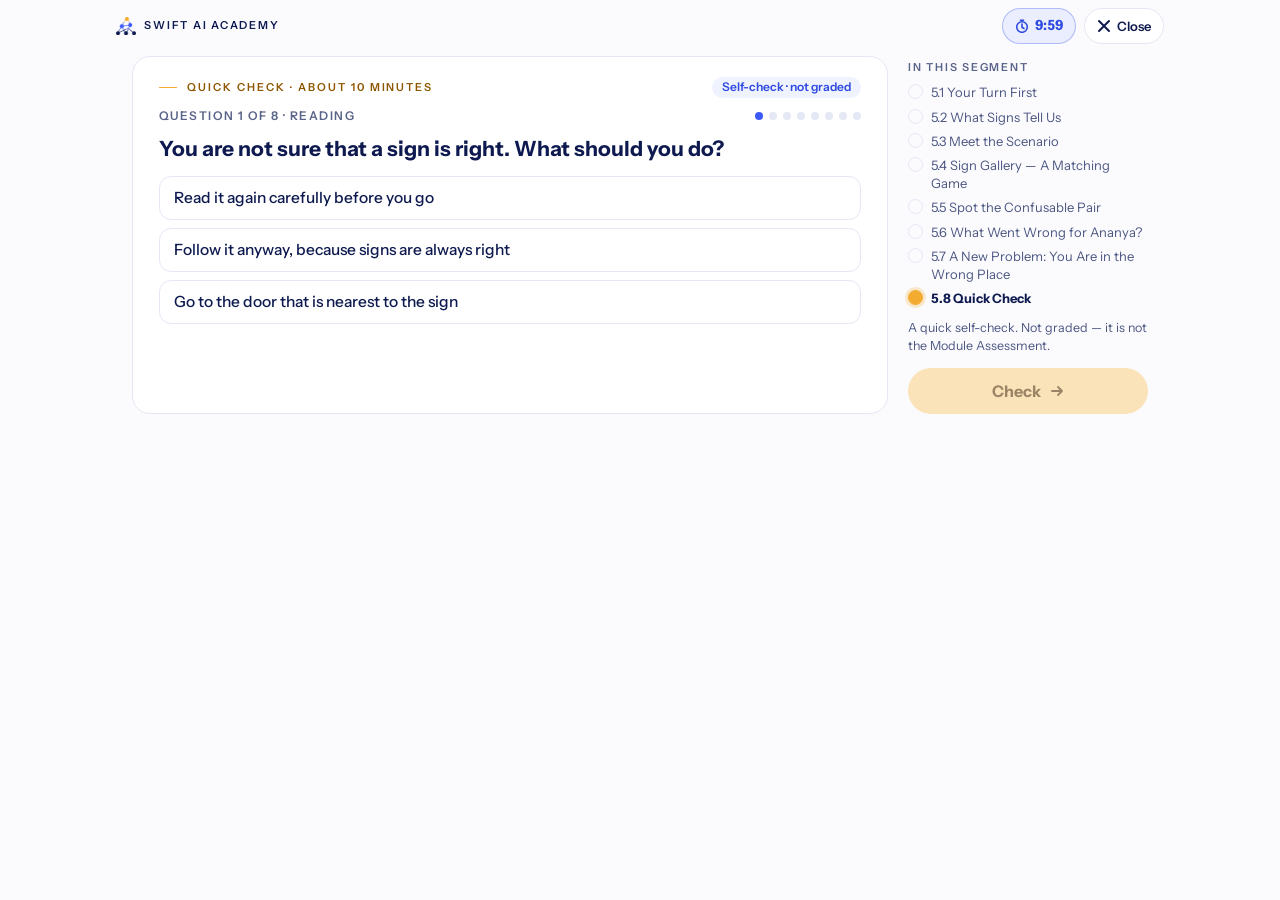
==== commit 646e4b4e: "Image Fix Co-Authored-By: Claude Opus 5.5 <noreply@anthropic.com>" ====
--- a/index.html
+++ b/index.html
@@ -1 +1,455 @@
-<!DOCTYPE html><html lang="en" class="Vgh3NW_variable NKU_Lq_variable h-full antialiased"><head><meta charSet="utf-8"/><meta name="viewport" content="width=device-width, initial-scale=1"/><link rel="preload" href="./_next/static/media/dc6d2a64e9dbf3bc-s.p.3mjzw95c0-_52.woff2" as="font" crossorigin="" type="font/woff2"/><link rel="preload" href="./_next/static/media/f06bf9da926bae75-s.p.2874ccu1_u7jf.woff2" as="font" crossorigin="" type="font/woff2"/><link rel="stylesheet" href="./_next/static/chunks/2ys9clmaczn1k.css" data-precedence="next"/><link rel="preload" as="script" fetchPriority="low" href="./_next/static/chunks/3333gs1h_w689.js"/><script src="./_next/static/chunks/40dt_obvaaqts.js" async=""></script><script src="./_next/static/chunks/3dmm3v_fq28gc.js" async=""></script><script src="./_next/static/chunks/turbopack-1gg8ko_ilveme.js" async=""></script><script src="./_next/static/chunks/0umf92h1sb77c.js" async=""></script><script src="./_next/static/chunks/23m_bfoxy2kdf.js" async=""></script><title>Meeting Someone New</title><meta name="description" content="Everyday Workplace Communication — Module 1, Segment 1, Stages 1.1–1.8."/><link rel="icon" href="/favicon.ico?favicon.117ezoe8m31dk.ico" sizes="48x48" type="image/x-icon"/><meta name="next-size-adjust" content=""/><script src="./_next/static/chunks/0cz1d0mv5g_q7.js" noModule=""></script></head><body class="min-h-full"><div hidden=""><!--$--><!--/$--></div><!--$--><!--/$--><script id="_R_">(globalThis["TURBOPACK"] || (globalThis["TURBOPACK"] = [])).push({"otherChunks":["static/chunks/3333gs1h_w689.js","static/chunks/40dt_obvaaqts.js","static/chunks/3dmm3v_fq28gc.js"],"runtimeModuleIds":[94553]});</script><script src="./_next/static/chunks/3333gs1h_w689.js" async=""></script><script>(self.__next_f=self.__next_f||[]).push([0])</script><script>self.__next_f.push([1,"1:\"$Sreact.fragment\"\n2:\"./_next/static/chunks/0umf92h1sb77c.js\"\n3:I[39756,[\"$2\"],\"default\"]\n4:I[37457,[\"$2\"],\"default\"]\n6:\"./_next/static/chunks/23m_bfoxy2kdf.js\"\n7:I[2035,[\"$2\",\"$6\"],\"StandaloneStage\"]\n8:I[97367,[\"$2\"],\"OutletBoundary\"]\n9:\"$Sreact.suspense\"\nb:\"ViewportBoundary\"\nc:I[97367,[\"$2\"],\"$b\"]\ne:\"MetadataBoundary\"\nf:I[97367,[\"$2\"],\"$e\"]\n11:I[68027,[\"$2\"],\"default\",1]\n:HL[\"./_next/static/chunks/2ys9clmaczn1k.css\",\"style\"]\n:HL[\"./_next/static/media/dc6d2a64e9dbf3bc-s.p.3mjzw95c0-_52.woff2\",\"font\",{\"crossOrigin\":\"\",\"type\":\"font/woff2\"}]\n:HL[\"./_next/static/media/f06bf9da926bae75-s.p.2874ccu1_u7jf.woff2\",\"font\",{\"crossOrigin\":\"\",\"type\":\"font/woff2\"}]\n5:[[\"children\",{\"s\":\"__PAGE__\",\"h\":512,\"d\":{\"r\":[\"$\",\"$1\",\"c\",{\"children\":[[\"$\",\"$L7\",null,{\"entry\":\"5.8\"}],[[\"$\",\"script\",\"script-0\",{\"src\":\"./_next/static/chunks/23m_bfoxy2kdf.js\",\"async\":true,\"nonce\":\"$undefined\"}]],[\"$\",\"$L8\",null,{\"children\":[\"$\",\"$9\",null,{\"name\":\"Next.MetadataOutlet\",\"children\":\"$@a\"}]}]]}],\"p\":false,\"v\":null}}]]\n0:{\"P\":null,\"c\":[\"\",\"\"],\"q\":\"\",\"i\":false,\"t\":{\"t\":{\"s\":\"\",\"h\":528,\"d\":{\"r\":[\"$\",\"$1\",\"c\",{\"children\":[[[\"$\",\"link\",\"0\",{\"rel\":\"stylesheet\",\"href\":\"./_next/static/chunks/2ys9clmaczn1k.css\",\"precedence\":\"next\",\"crossOrigin\":\"$undefined\",\"nonce\":\"$undefined\"}],[\"$\",\"script\",\"script-0\",{\"src\":\"./_next/static/chunks/0umf92h1sb77c.js\",\"async\":true,\"nonce\":\"$undefined\"}]],[\"$\",\"html\",null,{\"lang\":\"en\",\"className\":\"Vgh3NW_variable NKU_Lq_variable h-full antialiased\",\"children\":[\"$\",\"body\",null,{\"className\":\"min-h-full\",\"children\":[\"$\",\"$L3\",null,{\"parallelRouterKey\":\"children\",\"error\":\"$undefined\",\"errorStyles\":\"$undefined\",\"errorScripts\":\"$undefined\",\"template\":[\"$\",\"$L4\",null,{}],\"templateStyles\":\"$undefined\",\"templateScripts\":\"$undefined\",\"notFound\":[[[\"$\",\"title\",null,{\"children\":\"404: This page could not be found.\"}],[\"$\",\"div\",null,{\"style\":{\"fontFamily\":\"system-ui,\\\"Segoe UI\\\",Roboto,Helvetica,Arial,sans-serif,\\\"Apple Color Emoji\\\",\\\"Segoe UI Emoji\\\"\",\"height\":\"100vh\",\"textAlign\":\"center\",\"display\":\"flex\",\"flexDirection\":\"column\",\"alignItems\":\"center\",\"justifyContent\":\"center\"},\"children\":[\"$\",\"div\",null,{\"children\":[[\"$\",\"style\",null,{\"dangerouslySetInnerHTML\":{\"__html\":\"body{color:#000;background:#fff;margin:0}.next-error-h1{border-right:1px solid rgba(0,0,0,.3)}@media (prefers-color-scheme:dark){body{color:#fff;background:#000}.next-error-h1{border-right:1px solid rgba(255,255,255,.3)}}\"}}],[\"$\",\"h1\",null,{\"className\":\"next-error-h1\",\"style\":{\"display\":\"inline-block\",\"margin\":\"0 20px 0 0\",\"padding\":\"0 23px 0 0\",\"fontSize\":24,\"fontWeight\":500,\"verticalAlign\":\"top\",\"lineHeight\":\"49px\"},\"children\":404}],[\"$\",\"div\",null,{\"style\":{\"display\":\"inline-block\"},\"children\":[\"$\",\"h2\",null,{\"style\":{\"fontSize\":14,\"fontWeight\":400,\"lineHeight\":\"49px\",\"margin\":0},\"children\":\"This page could not be found.\"}]}]]}]}]],[]],\"forbidden\":\"$undefined\",\"unauthorized\":\"$undefined\"}]}]}]]}],\"p\":false,\"v\":null},\"c\":\"$Q5\"},\"h\":{\"r\":[\"$\",\"$1\",\"h\",{\"children\":[null,[\"$\",\"$Lc\",null,{\"children\":\"$Ld\"}],[\"$\",\"$Lf\",null,{\"children\":[[\"$\",\"div\",null,{\"hidden\":true,\"children\":[\"$\",\"$9\",null,{\"name\":\"Next.Metadata\",\"children\":\"$L10\"}]}],null]}],[\"$\",\"meta\",null,{\"name\":\"next-size-adjust\",\"content\":\"\"}]]}],\"p\":false,\"v\":null}},\"m\":\"$undefined\",\"G\":[\"$11\",[[\"$\",\"link\",\"0\",{\"rel\":\"stylesheet\",\"href\":\"./_next/static/chunks/2ys9clmaczn1k.css\",\"precedence\":\"next\",\"crossOrigin\":\"$undefined\",\"nonce\":\"$undefined\"}]]],\"S\":true,\"r\":\"$undefined\",\"s\":\"$undefined\",\"a\":\"$undefined\",\"l\":\"$undefined\",\"p\":\"$undefined\",\"d\":\"$undefined\",\"b\":\"YuSGLYfBHgMFWowvVuzgU\"}\nd:[[\"$\",\"meta\",\"0\",{\"charSet\":\"utf-8\"}],[\"$\",\"meta\",\"1\",{\"name\":\"viewport\",\"content\":\"width=device-width, initial-scale=1\"}]]\n12:I[27201,[\"$2\"],\"IconMark\"]\na:null\n10:[[\"$\",\"title\",\"0\",{\"children\":\"Meeting Someone New\"}],[\"$\",\"meta\",\"1\",{\"name\":\"description\",\"content\":\"Everyday Workplace Communication — Module 1, Segment 1, Stages 1.1–1.8.\"}],[\"$\",\"link\",\"2\",{\"rel\":\"icon\",\"href\":\"/favicon.ico?favicon.117ezoe8m31dk.ico\",\"sizes\":\"48x48\",\"type\":\"image/x-icon\"}],[\"$\",\"$L12\",\"3\",{}]]\n"])</script></body></html>+<!doctype html>
+<html lang="en">
+<head>
+<meta charset="utf-8">
+<meta name="viewport" content="width=device-width, initial-scale=1">
+<title>Quiz 2 · Stage 5.8 Quick Check</title>
+<!-- Plain, self-contained build of Quiz 2 (COM-M1-QZ-02): no framework and nothing to download.
+     It works opened from disk, from any host, and in previews that block browser storage.
+     Generated by scripts/plain-quiz58.mjs from this template; the pictures are inlined. -->
+<link rel="preconnect" href="https://fonts.googleapis.com">
+<link href="https://fonts.googleapis.com/css2?family=Instrument+Sans:wght@400;500;600;700&display=swap" rel="stylesheet">
+<style>
+:root {
+  --page: #fbfbfe; --card: #ffffff; --heading: #0e1a4f; --body: #4c5682; --muted: #5a6389; --border: #e4e8f5;
+  --primary: #3c59f6; --primary-hover: #2f4ae0; --select-bg: rgba(60,89,246,.08); --blue-tonal-border: rgba(60,89,246,.35);
+  --amber: #f3ab31; --amber-2: #ffc168; --amber-text: #8f5600; --amber-on: #241300;
+  --success: #1c7f59; --success-bg: rgba(79,224,168,.16); --success-border: rgba(28,154,107,.4);
+  --warn-bg: #fff8e6; --warn-border: #f3c96b; --warn-text: #6b4300; --overlay: rgba(14,26,79,.35);
+}
+* { box-sizing: border-box; }
+html, body { margin: 0; }
+body { background: var(--page); color: var(--body); font-family: "Instrument Sans", ui-sans-serif, system-ui, -apple-system, "Segoe UI", Roboto, Arial, sans-serif; line-height: 1.4; }
+button { font: inherit; color: inherit; }
+button:focus-visible { outline: 3px solid var(--primary); outline-offset: 2px; }
+img { display: block; max-width: 100%; }
+/* Compact layout (client feedback, 16 Oct 2026): each question fits on one laptop screen, and a phone needs little or no scrolling. */
+.top { max-width: 1080px; margin: 0 auto; display: flex; align-items: center; justify-content: space-between; gap: 10px; padding: 8px 16px; }
+.brand { display: flex; align-items: center; gap: 8px; font-size: 11px; font-weight: 600; text-transform: uppercase; letter-spacing: .16em; color: var(--heading); }
+.brand img { height: 18px; width: auto; }
+.top-actions { display: flex; align-items: center; gap: 8px; }
+.btn-ghost { display: inline-flex; align-items: center; gap: 6px; height: 36px; padding: 0 12px; border-radius: 999px; border: 1px solid var(--border); background: #fff; color: var(--heading); font-size: 13px; font-weight: 600; cursor: pointer; }
+.btn-ghost:hover { border-color: var(--blue-tonal-border); }
+.timer { display: inline-flex; align-items: center; gap: 6px; height: 36px; padding: 0 12px; border-radius: 999px; border: 1px solid var(--blue-tonal-border); background: var(--select-bg); color: var(--primary-hover); font-size: 14px; font-weight: 700; font-variant-numeric: tabular-nums; }
+.timer.low { border-color: var(--warn-border); background: var(--warn-bg); color: var(--warn-text); }
+.timer[hidden] { display: none; }
+.layout { max-width: 1080px; margin: 0 auto; padding: 4px 16px 84px; display: grid; gap: 20px; grid-template-columns: 1fr; }
+@media (min-width: 900px) {
+  .layout { grid-template-columns: minmax(0,1fr) 240px; padding: 4px 32px 24px; }
+  aside { position: sticky; top: 12px; align-self: start; }
+}
+.card { background: var(--card); border: 1px solid var(--border); border-radius: 18px; padding: 16px; }
+@media (min-width: 640px) { .card { padding: 20px 26px 24px; } }
+.card-top { display: flex; flex-wrap: wrap; align-items: center; justify-content: space-between; gap: 6px 10px; }
+.eyebrow { display: flex; align-items: center; gap: 10px; font-size: 11px; font-weight: 600; text-transform: uppercase; letter-spacing: .18em; color: var(--amber-text); }
+.eyebrow::before { content: ""; width: 18px; height: 1px; background: var(--amber); }
+.badge { display: inline-block; padding: 2px 10px; border-radius: 999px; background: var(--select-bg); color: var(--primary-hover); font-size: 12px; font-weight: 600; }
+.qline { display: flex; flex-wrap: wrap; align-items: center; justify-content: space-between; gap: 6px 10px; margin-top: 10px; }
+.qnum { font-size: 12px; font-weight: 600; text-transform: uppercase; letter-spacing: .12em; color: var(--muted); }
+.dots { display: flex; gap: 6px; list-style: none; margin: 0; padding: 0; }
+.dots li { width: 8px; height: 8px; border-radius: 50%; background: var(--border); }
+.dots li.done { background: rgba(60,89,246,.4); }
+.dots li.now { background: var(--primary); }
+h1 { color: var(--heading); font-size: 18px; line-height: 1.3; margin: 10px 0 0; font-weight: 700; text-wrap: balance; }
+@media (min-width: 640px) { h1 { font-size: 21px; } }
+.howto { margin: 6px 0 0; font-size: 14px; }
+.q-body { margin-top: 14px; }
+.opts { display: grid; gap: 8px; }
+.opt { display: flex; align-items: center; justify-content: space-between; gap: 10px; width: 100%; min-height: 44px; padding: 8px 14px; border: 1.5px solid var(--border); border-radius: 12px; background: #fff; color: var(--heading); font-size: 15.5px; font-weight: 500; text-align: left; cursor: pointer; }
+.opt:hover:not(:disabled) { border-color: var(--blue-tonal-border); }
+.opt[aria-pressed="true"] { border-color: var(--primary); background: var(--select-bg); }
+.opt.right { border-color: var(--success); background: var(--success-bg); }
+.opt:disabled { cursor: default; }
+.tick { flex: none; width: 20px; height: 20px; }
+.q-image { margin: 0 auto 10px; max-height: 64px; width: auto; }
+.pics { display: grid; grid-template-columns: repeat(3, minmax(0,1fr)); gap: 10px; max-width: 520px; }
+.pic { position: relative; display: flex; flex-direction: column; align-items: center; gap: 6px; padding: 8px; border: 1.5px solid var(--border); border-radius: 12px; background: #fff; color: var(--heading); font-size: 14.5px; font-weight: 600; cursor: pointer; }
+.pic img { width: 100%; height: auto; }
+.pic[aria-pressed="true"] { border-color: var(--primary); background: var(--select-bg); }
+.pic.right { border-color: var(--success); background: var(--success-bg); }
+.pic .tick { position: absolute; top: -8px; right: -8px; background: #fff; border-radius: 50%; }
+.scene { position: relative; max-width: 540px; border-radius: 12px; overflow: hidden; border: 1px solid var(--border); }
+.scene > img { width: 100%; height: auto; }
+.spot { position: absolute; padding: 2px; border: 3px solid transparent; border-radius: 8px; background: transparent; cursor: pointer; }
+.spot img { width: 100%; height: auto; }
+.spot:hover:not(:disabled) { border-color: var(--blue-tonal-border); }
+.spot[aria-pressed="true"] { border-color: var(--primary); background: rgba(60,89,246,.15); }
+.spot.right { border-color: var(--success); background: rgba(79,224,168,.3); }
+.board { display: grid; grid-template-columns: repeat(3, minmax(0,1fr)); gap: 8px; max-width: 600px; }
+.target { display: flex; flex-direction: column; align-items: center; gap: 8px; padding: 8px; border: 1px solid var(--border); border-radius: 12px; background: #fff; }
+.target img { height: 44px; width: auto; }
+@media (min-width: 640px) { .target img { height: 60px; } }
+.slot { width: 100%; min-height: 50px; padding: 6px; border: 1.5px dashed var(--blue-tonal-border); border-radius: 10px; background: #fff; color: var(--muted); font-size: 13px; line-height: 1.3; cursor: pointer; touch-action: none; }
+.slot.filled { border-style: solid; border-color: var(--primary); background: var(--select-bg); color: var(--heading); font-weight: 600; }
+.slot.hover { background: rgba(60,89,246,.16); }
+.slot.right { border-color: var(--success); background: var(--success-bg); }
+.tray { display: flex; flex-wrap: wrap; justify-content: center; gap: 8px; margin-top: 12px; padding: 4px; border-radius: 12px; max-width: 600px; }
+.tray.hover { background: var(--select-bg); }
+.chip { padding: 6px 12px; min-height: 40px; border: 1.5px solid var(--blue-tonal-border); border-radius: 10px; background: #fff; color: var(--heading); font-size: 14px; font-weight: 600; cursor: grab; touch-action: none; }
+.chip[aria-pressed="true"] { border-color: var(--primary); background: var(--select-bg); box-shadow: 0 0 0 3px rgba(60,89,246,.25); }
+.chip:disabled { opacity: .45; cursor: default; }
+.ghost { position: fixed; z-index: 50; pointer-events: none; transform: translate(-50%,-50%) rotate(-2deg); box-shadow: 0 12px 28px rgba(14,26,79,.25); }
+.fb { display: flex; gap: 8px; align-items: flex-start; margin-top: 12px; padding: 9px 12px; border-radius: 12px; font-size: 14.5px; }
+.fb.right { background: var(--success-bg); border: 1px solid var(--success-border); color: #0f4f37; }
+.fb.wrong { background: var(--warn-bg); border: 1px solid var(--warn-border); color: var(--warn-text); }
+.fb b { font-weight: 700; }
+aside .rail-label { font-size: 11px; font-weight: 600; text-transform: uppercase; letter-spacing: .16em; color: var(--muted); margin: 4px 0 8px; }
+.rail { list-style: none; margin: 0; padding: 0; display: grid; gap: 6px; font-size: 13px; color: var(--body); }
+.rail li { display: flex; gap: 8px; align-items: flex-start; }
+.rail .mark { flex: none; width: 15px; height: 15px; border-radius: 50%; border: 1px solid var(--border); margin-top: 1px; }
+.rail li[aria-current="step"] { color: var(--heading); font-weight: 700; }
+.rail li[aria-current="step"] .mark { background: var(--amber); border-color: var(--amber); box-shadow: 0 0 0 3px rgba(243,171,49,.25); }
+.note { font-size: 12.5px; margin: 12px 0 0; }
+.action { margin-top: 14px; }
+.btn-amber { display: inline-flex; align-items: center; justify-content: center; gap: 8px; width: 100%; min-height: 46px; padding: 0 24px; border: 0; border-radius: 999px; background: linear-gradient(135deg, var(--amber-2), var(--amber)); color: var(--amber-on); font-size: 16px; font-weight: 700; box-shadow: 0 6px 18px rgba(243,171,49,.3); cursor: pointer; }
+.btn-amber:disabled { background: #fbe3b9; color: #9a8466; box-shadow: none; cursor: not-allowed; }
+.btn-blue { display: inline-flex; align-items: center; justify-content: center; min-height: 44px; padding: 0 20px; border: 1px solid var(--blue-tonal-border); border-radius: 999px; background: var(--select-bg); color: var(--primary-hover); font-size: 15px; font-weight: 600; cursor: pointer; }
+@media (max-width: 899px) {
+  /* Phones and small tablets: the list of stages is left out so the question and its answers come first. */
+  aside .rail-label, aside .rail, aside .note { display: none; }
+  .action { position: fixed; left: 0; right: 0; bottom: 0; z-index: 20; margin: 0; padding: 8px 16px calc(8px + env(safe-area-inset-bottom)); background: var(--page); border-top: 1px solid var(--border); }
+}
+.center { text-align: center; }
+.closing img { margin: 8px auto 0; max-height: 110px; width: auto; }
+.closing h1, .end h1 { margin-top: 12px; }
+.closing p, .end p { font-size: 16px; }
+.modal-bg { position: fixed; inset: 0; z-index: 60; display: flex; align-items: center; justify-content: center; padding: 16px; background: var(--overlay); }
+.modal { width: 100%; max-width: 400px; background: #fff; border-radius: 18px; padding: 22px; text-align: center; }
+.modal h2 { color: var(--heading); margin: 0 0 6px; font-size: 20px; }
+.modal p { margin: 0 0 16px; }
+.modal .row { display: grid; gap: 8px; }
+.sr { position: absolute; width: 1px; height: 1px; overflow: hidden; clip: rect(0 0 0 0); white-space: nowrap; }
+</style>
+</head>
+<body>
+<header class="top">
+  <span class="brand"><img src="[data-uri]" alt="">Swift AI Academy</span>
+  <span class="top-actions">
+    <span class="timer" id="timer" role="timer" data-testid="timer"><svg width="14" height="14" viewBox="0 0 14 14" aria-hidden="true"><circle cx="7" cy="8" r="5.3" fill="none" stroke="currentColor" stroke-width="1.6"/><path d="M7 5v3.2l2 1.3M5.5 1.2h3" fill="none" stroke="currentColor" stroke-width="1.6" stroke-linecap="round"/></svg><span class="sr">Time left: </span><span id="timer-text" data-testid="timer-text">10:00</span></span>
+    <button type="button" class="btn-ghost" id="close" data-testid="close-button"><svg width="14" height="14" viewBox="0 0 14 14" aria-hidden="true"><path d="M2 2l10 10M12 2L2 12" stroke="currentColor" stroke-width="2" stroke-linecap="round"/></svg>Close</button>
+  </span>
+</header>
+<main class="layout" id="app" data-testid="stage-5.8" data-frame="swift"></main>
+<div id="modal"></div>
+<script>
+(function () {
+  "use strict";
+  // ---------- Content (same as the course build: src/content/quizzes.ts, QUIZ_5_8) ----------
+  var IMG = {
+    "sign-exit": "[data-uri]", "sign-no-entry": "[data-uri]",
+    "sign-wet-floor": "[data-uri]", "sign-reception": "[data-uri]",
+    "board-2": "[data-uri]", "board-12": "[data-uri]", "board-21": "[data-uri]",
+    "board-4": "[data-uri]", "board-17": "[data-uri]",
+    "corridor": "[data-uri]", "header": "[data-uri]"
+  };
+  var RAIL = [["5.1", "Your Turn First"], ["5.2", "What Signs Tell Us"], ["5.3", "Meet the Scenario"], ["5.4", "Sign Gallery — A Matching Game"],
+    ["5.5", "Spot the Confusable Pair"], ["5.6", "What Went Wrong for Ananya?"], ["5.7", "A New Problem: You Are in the Wrong Place"], ["5.8", "Quick Check"]];
+  var ITEMS = [
+    { kind: "choice", id: "q1", label: "Reading", prompt: "You are not sure that a sign is right. What should you do?",
+      options: ["Read it again carefully before you go", "Follow it anyway, because signs are always right", "Go to the door that is nearest to the sign"],
+      correct: "Read it again carefully before you go", why: "The text says: check a sign twice if you are not sure." },
+    { kind: "match", id: "q2", label: "Signs", prompt: "Match each sign to what it means. One meaning does not match any sign.",
+      howTo: "Drag each meaning to its sign. Or tap a meaning, then tap the box under a sign. To change a meaning, drag it back or tap the box.",
+      targets: [
+        { id: "exit", src: "sign-exit", alt: "Green exit sign with a running figure and an arrow", meaning: "This is the way out of the building." },
+        { id: "no-entry", src: "sign-no-entry", alt: "Red no-entry sign: a red circle with a white bar", meaning: "You must not go through this door." },
+        { id: "wet-floor", src: "sign-wet-floor", alt: "Yellow wet-floor stand with a slipping figure", meaning: "The floor may be slippery here." }],
+      chips: ["You must not go through this door.", "This is where you ask for help.", "The floor may be slippery here.", "This is the way out of the building."],
+      why: "The text says: an Exit sign shows the way out, a No Entry sign tells you not to go in, and a Wet Floor sign tells you to walk carefully." },
+    { kind: "picture", id: "q3", label: "Reading", prompt: "These three boards are painted by hand. Which board says Room 12?",
+      options: [
+        { id: "board-2", alt: "Board A: a hand-painted wooden board with one painted number.", label: "Board A" },
+        { id: "board-12", alt: "Board B: a hand-painted wooden board. The number has a very faint, thin first digit.", label: "Board B" },
+        { id: "board-21", alt: "Board C: a hand-painted wooden board. The number has a very faint, thin last digit.", label: "Board C" }],
+      correct: "board-12", why: "On Board B, a very thin '1' comes before the '2'. Board A says Room 2, and Board C says Room 21." },
+    { kind: "scene", id: "q4", label: "Signs", prompt: "Look at the signs in this corridor. Which sign could someone easily read the wrong way?",
+      scene: { src: "corridor", alt: "An institute corridor with three wooden doors and four signs." },
+      spots: [
+        { id: "reception", src: "sign-reception", alt: "A printed blue Reception board", left: 38.5, top: 2, width: 22 },
+        { id: "room-4", src: "board-4", alt: "A hand-painted room board above the first door, with a clearly painted number", left: 9.5, top: 11, width: 15 },
+        { id: "no-entry", src: "sign-no-entry", alt: "A red No Entry sign on the first door", left: 11, top: 40, width: 11 },
+        { id: "room-17", src: "board-17", alt: "A hand-painted room board above the third door; the first digit is very thin and faint", left: 72, top: 11, width: 15 }],
+      correct: "room-17", why: "The '1' on this board is very thin, so 'Room 17' can easily be read as 'Room 7'." },
+    { kind: "choice", id: "q5", label: "Reading", prompt: "A road sign gives drivers information. How does it usually do this?",
+      options: ["With a symbol or only one or two words", "With a short sentence that explains the rule", "With a full list of the traffic rules"],
+      correct: "With a symbol or only one or two words", why: "The text says: a sign uses a picture, a symbol, or only one or two words." },
+    { kind: "choice", id: "q6", label: "Signs", prompt: "The sign on a door says PULL. What should you do?",
+      options: ["Pull the door towards you", "Push the door away from you", "Wait for someone to open the door"],
+      correct: "Pull the door towards you", why: "PULL means you bring the door towards you. PUSH means the opposite, so the two are easy to mix up." },
+    { kind: "choice", id: "q7", label: "Signs", prompt: "You arrive at a new building and need to ask where your class is. Which sign should you look for?",
+      options: ["Reception", "Waiting Area", "Staff Room"], correct: "Reception", image: { src: "sign-reception", alt: "A blue Reception board." },
+      why: "The text says: a Reception sign shows where you can ask for help when you arrive." },
+    { kind: "choice", id: "q8", label: "Signs", prompt: "You walk into the wrong room by mistake, and no one is there. What is the best first step?",
+      options: ["Go back to the corridor and read the room signs again", "Stay in the room in case your class comes here", "Try the next door without reading its sign"],
+      correct: "Go back to the corridor and read the room signs again", why: "Going back and reading the signs again, carefully, is the quickest way to find the right room." }
+  ];
+  var UI = { right: "Right!", wrong: "Not quite — try again.", drop: "Drop the meaning here", note: "A quick self-check. Not graded — it is not the Module Assessment." };
+  var MAX_MIN = 10;
+
+  // ---------- Record of each attempt (kept in this browser only; never required to work) ----------
+  var KEY = "m1s1.progress.v1", LOG = "5.8.quiz-log";
+  function readStore() { try { return JSON.parse(localStorage.getItem(KEY)) || { responses: {} }; } catch (e) { return { responses: {} }; } }
+  function saveAttempt(a) {
+    try {
+      var s = readStore(); s.responses = s.responses || {};
+      var list = s.responses[LOG] || []; var i = list.findIndex(function (x) { return x.attemptId === a.attemptId; });
+      if (i >= 0) list[i] = a; else list.push(a);
+      s.responses[LOG] = list; localStorage.setItem(KEY, JSON.stringify(s));
+    } catch (e) { /* storage blocked (private window or preview): the quiz still works */ }
+  }
+
+  // ---------- State ----------
+  var params = new URLSearchParams(location.search), timescale = Number(params.get("timescale")) || 1;
+  // No Pause button (client feedback, 16 Oct 2026): a small countdown in the header shows the time left instead.
+  var st, timer = null, ticker = null, deadline = 0;
+  function fresh(reason) {
+    st = { q: 0, sel: null, slots: {}, result: null, tries: 0, done: false, end: false,
+      attempt: { attemptId: Date.now() + "-" + Math.random().toString(36).slice(2, 7), startedAt: new Date().toISOString(), restartReason: reason || null, items: [], finished: false } };
+    startTimer(MAX_MIN * 60000 / timescale);
+  }
+  function startTimer(ms) {
+    clearTimeout(timer); clearInterval(ticker); deadline = Date.now() + ms; timer = setTimeout(timeUp, ms);
+    showTime(); ticker = setInterval(showTime, 250);
+  }
+  function stopTimer() { clearTimeout(timer); clearInterval(ticker); document.getElementById("timer").hidden = true; }
+  function showTime() {
+    var el = document.getElementById("timer"); el.hidden = false;
+    // Shown in real minutes and seconds, whatever the test time scale.
+    var left = Math.max(0, Math.ceil((deadline - Date.now()) * timescale / 1000));
+    document.getElementById("timer-text").textContent = Math.floor(left / 60) + ":" + String(left % 60).padStart(2, "0");
+    el.classList.toggle("low", left <= 60);
+  }
+  function timeUp() {
+    if (st.done) return;
+    clearInterval(ticker); showTime();
+    st.attempt.timedOut = true; saveAttempt(st.attempt);
+    showModal("time-card", "Time is up", "The 10 minutes are over. You can start again from the first question.",
+      [["Start again", "time-start-again", function () { closeModal(); fresh("time"); render(); }]]);
+  }
+  var item = function () { return ITEMS[st.q]; };
+
+  // ---------- Small DOM helpers ----------
+  function h(tag, attrs, kids) {
+    var el = document.createElement(tag);
+    for (var k in attrs || {}) {
+      var v = attrs[k]; if (v === null || v === undefined || v === false) continue;
+      if (k === "class") el.className = v; else if (k === "text") el.textContent = v; else if (k.slice(0, 2) === "on") el.addEventListener(k.slice(2), v);
+      else if (k === "testid") el.setAttribute("data-testid", v); else el.setAttribute(k, v === true ? "" : v);
+    }
+    (kids || []).forEach(function (c) { if (c) el.appendChild(typeof c === "string" ? document.createTextNode(c) : c); });
+    return el;
+  }
+  function tick() {
+    var s = document.createElementNS("http://www.w3.org/2000/svg", "svg");
+    s.setAttribute("viewBox", "0 0 22 22"); s.setAttribute("class", "tick"); s.setAttribute("aria-hidden", "true");
+    s.innerHTML = '<circle cx="11" cy="11" r="11" fill="#1c7f59"/><path d="M6.5 11.5l3 3 6-6.5" fill="none" stroke="#fff" stroke-width="2.2" stroke-linecap="round" stroke-linejoin="round"/>';
+    return s;
+  }
+
+  // ---------- Answers ----------
+  function answered() {
+    var it = item();
+    if (it.kind === "match") return it.targets.every(function (t) { return st.slots[t.id]; });
+    return st.sel !== null;
+  }
+  function isRight() {
+    var it = item();
+    if (it.kind === "match") return it.targets.every(function (t) { return st.slots[t.id] === t.meaning; });
+    return st.sel === it.correct;
+  }
+  function check() {
+    st.tries++;
+    st.result = isRight() ? "right" : "wrong";
+    if (st.result === "right") {
+      st.attempt.items.push({ id: item().id, tries: st.tries, answeredAt: new Date().toISOString() });
+      saveAttempt(st.attempt);
+    }
+    render(); focusTestId("feedback-" + st.result);
+  }
+  function next() {
+    if (st.q < ITEMS.length - 1) { st.q++; st.sel = null; st.slots = {}; st.result = null; st.tries = 0; }
+    else { st.done = true; stopTimer(); st.attempt.finished = true; st.attempt.finishedAt = new Date().toISOString(); saveAttempt(st.attempt); }
+    render(); window.scrollTo(0, 0);
+    var hd = document.querySelector("h1"); if (hd) hd.focus();
+  }
+  function choose(v) { if (st.result === "right") return; st.sel = v; st.result = null; render(); focusTestId(lastFocus); }
+
+  // ---------- Matching: drag (mouse, pen or finger) or tap; meanings can always be moved back ----------
+  var picked = null, drag = null, suppressClick = false;
+  function placed(m) { for (var k in st.slots) if (st.slots[k] === m) return k; return null; }
+  function put(meaning, slotId, fromSlot) {
+    var old = st.slots[slotId];
+    if (fromSlot) { delete st.slots[fromSlot]; if (old && fromSlot !== slotId) st.slots[fromSlot] = old; }
+    st.slots[slotId] = meaning; st.result = null; picked = null;
+  }
+  function backToTray(slotId) { delete st.slots[slotId]; st.result = null; picked = null; }
+  function tapChip(m) { if (suppressClick || st.result === "right") return; picked = picked === m ? null : m; render(); focusTestId("word-" + m); }
+  function tapSlot(id) {
+    if (suppressClick || st.result === "right") return;
+    if (picked) put(picked, id, null); else if (st.slots[id]) backToTray(id); else return;
+    render(); focusTestId("slot-" + id);
+  }
+  function dropTarget(x, y) {
+    var el = document.elementFromPoint(x, y);
+    if (!el) return null;
+    var s = el.closest("[data-slot]"); if (s) return { slot: s.getAttribute("data-slot"), el: s };
+    var t = el.closest("[data-tray]"); if (t) return { tray: true, el: t };
+    return null;
+  }
+  function onDown(e, meaning, fromSlot) {
+    if (st.result === "right" || e.button > 0) return;
+    drag = { meaning: meaning, from: fromSlot, x: e.clientX, y: e.clientY, id: e.pointerId, moving: false, ghost: null, over: null, touch: e.pointerType === "touch" };
+    window.addEventListener("pointermove", onMove); window.addEventListener("pointerup", onUp); window.addEventListener("pointercancel", onCancel);
+  }
+  function onMove(e) {
+    if (!drag || e.pointerId !== drag.id) return;
+    if (!drag.moving) {
+      if (Math.abs(e.clientX - drag.x) + Math.abs(e.clientY - drag.y) < 6) return;
+      drag.moving = true;
+      drag.ghost = h("div", { class: "chip ghost", "aria-hidden": "true", text: drag.meaning }); document.body.appendChild(drag.ghost);
+    }
+    e.preventDefault();
+    drag.ghost.style.left = e.clientX + "px"; drag.ghost.style.top = e.clientY + "px";
+    var t = dropTarget(e.clientX, e.clientY), over = t ? t.el : null;
+    if (drag.over && drag.over !== over) drag.over.classList.remove("hover");
+    if (over) over.classList.add("hover"); drag.over = over;
+  }
+  function endDrag() {
+    window.removeEventListener("pointermove", onMove); window.removeEventListener("pointerup", onUp); window.removeEventListener("pointercancel", onCancel);
+    if (drag && drag.ghost) drag.ghost.remove();
+  }
+  function onUp(e) {
+    if (!drag || e.pointerId !== drag.id) return;
+    var d = drag; endDrag(); drag = null;
+    if (!d.moving) return; // a tap: the click handler deals with it
+    var t = dropTarget(e.clientX, e.clientY);
+    if (t && t.slot) put(d.meaning, t.slot, d.from);
+    else if (d.from) backToTray(d.from); // dropped on the tray, or anywhere off the signs
+    // A mouse or pen drag ends with a click on whatever is under it: ignore that one click only.
+    if (!d.touch) { suppressClick = true; setTimeout(function () { suppressClick = false; }, 0); }
+    render();
+  }
+  function onCancel() { endDrag(); drag = null; render(); }
+
+  // ---------- Screens ----------
+  var lastFocus = null;
+  function focusTestId(id) { if (!id) return; var el = document.querySelector('[data-testid="' + CSS.escape(id) + '"]'); if (el) el.focus({ preventScroll: true }); }
+  document.addEventListener("focusin", function (e) { var id = e.target.getAttribute && e.target.getAttribute("data-testid"); if (id) lastFocus = id; });
+
+  function questionBody(it) {
+    var lock = st.result === "right";
+    if (it.kind === "choice") {
+      return h("div", {}, [
+        it.image ? h("img", { class: "q-image", src: IMG[it.image.src], alt: it.image.alt, testid: "quiz-image" }) : null,
+        h("div", { class: "opts", role: "group", "aria-label": "Answers" }, it.options.map(function (o) {
+          var on = st.sel === o, ok = lock && on;
+          return h("button", { type: "button", class: "opt" + (ok ? " right" : ""), "aria-pressed": on ? "true" : "false", disabled: lock, testid: "opt-" + o, onclick: function () { choose(o); } },
+            [h("span", { text: o }), ok ? tick() : null]);
+        }))]);
+    }
+    if (it.kind === "picture") {
+      return h("div", { class: "pics", role: "group", "aria-label": "Answers" }, it.options.map(function (o) {
+        var on = st.sel === o.id, ok = lock && on;
+        return h("button", { type: "button", class: "pic" + (ok ? " right" : ""), "aria-pressed": on ? "true" : "false", disabled: lock, "aria-label": o.alt, testid: it.id + "-" + o.id, onclick: function () { choose(o.id); } },
+          [h("img", { src: IMG[o.id], alt: "" }), h("span", { text: o.label, "aria-hidden": "true" }), ok ? tick() : null]);
+      }));
+    }
+    if (it.kind === "scene") {
+      return h("div", { class: "scene", testid: "scene" }, [h("img", { src: IMG[it.scene.src], alt: it.scene.alt })].concat(it.spots.map(function (sp) {
+        var on = st.sel === sp.id, ok = lock && on;
+        return h("button", { type: "button", class: "spot" + (ok ? " right" : ""), style: "left:" + sp.left + "%;top:" + sp.top + "%;width:" + sp.width + "%",
+          "aria-pressed": on ? "true" : "false", disabled: lock, "aria-label": sp.alt, testid: it.id + "-" + sp.id, onclick: function () { choose(sp.id); } },
+          [h("img", { src: IMG[sp.src], alt: "" })]);
+      })));
+    }
+    // match
+    var board = h("div", { class: "board", testid: "match-board" }, it.targets.map(function (t) {
+      var m = st.slots[t.id];
+      var slot = h("button", { type: "button", class: "slot" + (m ? " filled" : "") + (lock ? " right" : ""), "data-slot": t.id, testid: "slot-" + t.id,
+        "aria-label": (m ? "Meaning for the " + t.alt + ": " + m.replace(/\.$/, "") + ". Tap to send it back." : "Box for the " + t.alt + ". Empty.") ,
+        disabled: lock, onclick: function () { tapSlot(t.id); }, text: m || UI.drop });
+      if (m && !lock) slot.addEventListener("pointerdown", function (e) { onDown(e, m, t.id); });
+      return h("div", { class: "target", testid: "target-" + t.id }, [h("img", { src: IMG[t.src], alt: t.alt }), slot]);
+    }));
+    var tray = h("div", { class: "tray", "data-tray": "1", testid: "word-tray", role: "group", "aria-label": "Meanings" }, it.chips.map(function (m) {
+      var used = !!placed(m);
+      var c = h("button", { type: "button", class: "chip", "aria-pressed": picked === m ? "true" : "false", disabled: used || lock, testid: "word-" + m, onclick: function () { tapChip(m); }, text: m });
+      if (!used && !lock) c.addEventListener("pointerdown", function (e) { onDown(e, m, null); });
+      return c;
+    }));
+    return h("div", {}, [board, tray]);
+  }
+
+  function rail() {
+    return h("aside", { "aria-label": "In this segment" }, [
+      h("p", { class: "rail-label", text: "In this segment" }),
+      h("ol", { class: "rail", testid: "segment-rail" }, RAIL.map(function (r) {
+        return h("li", { "aria-current": r[0] === "5.8" ? "step" : null }, [h("span", { class: "mark", "aria-hidden": "true" }), h("span", { text: r[0] + " " + r[1] })]);
+      })),
+      h("p", { class: "note", text: UI.note }),
+      h("div", { class: "action" }, [actionButton()])
+    ]);
+  }
+  function actionButton() {
+    if (st.end) return h("button", { type: "button", class: "btn-amber", testid: "try-again", onclick: function () { fresh("again"); render(); }, text: "Try again" });
+    if (st.done) return h("button", { type: "button", class: "btn-amber", testid: "continue", onclick: function () { st.end = true; render(); } }, ["Continue", arrow()]);
+    if (st.result === "right") return h("button", { type: "button", class: "btn-amber", testid: "continue", onclick: next }, ["Continue", arrow()]);
+    return h("button", { type: "button", class: "btn-amber", testid: "check", disabled: !answered(), onclick: check }, ["Check", arrow()]);
+  }
+  function arrow() { var s = document.createElementNS("http://www.w3.org/2000/svg", "svg"); s.setAttribute("width", "16"); s.setAttribute("height", "16"); s.setAttribute("viewBox", "0 0 16 16"); s.setAttribute("aria-hidden", "true"); s.innerHTML = '<path d="M3 8h10M9 4l4 4-4 4" fill="none" stroke="currentColor" stroke-width="1.8" stroke-linecap="round" stroke-linejoin="round"/>'; return s; }
+
+  function cardTop() {
+    return h("div", { class: "card-top" }, [h("span", { class: "eyebrow", testid: "expected-time", text: "Quick Check · About 10 minutes" }), h("span", { class: "badge", testid: "practice-label", text: "Self-check · not graded" })]);
+  }
+  function render() {
+    var app = document.getElementById("app"); app.innerHTML = "";
+    var card;
+    if (st.end) {
+      card = st.left
+        ? h("section", { class: "card center end", testid: "standalone-left" }, [cardTop(), h("h1", { tabindex: "-1", text: "You left the Quick Check" }), h("p", { text: "You can start it again whenever you are ready." })])
+        : h("section", { class: "card center end", testid: "standalone-end" }, [cardTop(), h("h1", { tabindex: "-1", text: "Quick Check complete" }), h("p", { text: "You finished the Quick Check. You can try it again, or close this page." })]);
+    } else if (st.done) {
+      card = h("section", { class: "card center closing", testid: "closing" }, [cardTop(), h("img", { src: IMG.header, alt: "Four common signs: stop, exit, wet floor and reception." }),
+        h("h1", { tabindex: "-1", text: "Well done!" }), h("p", { text: "You practised reading signs carefully, and checking them twice when you are not sure." })]);
+    } else {
+      var it = item();
+      card = h("section", { class: "card", "aria-labelledby": "qhead" }, [
+        cardTop(),
+        h("div", { class: "qline" }, [
+          h("span", { class: "qnum", text: "Question " + (st.q + 1) + " of " + ITEMS.length + " · " + it.label }),
+          h("ol", { class: "dots", testid: "progress-dots", "aria-label": "Question " + (st.q + 1) + " of " + ITEMS.length }, ITEMS.map(function (_, i) {
+            return h("li", { class: i < st.q ? "done" : i === st.q ? "now" : "" });
+          }))]),
+        h("h1", { id: "qhead", tabindex: "-1", text: it.prompt }),
+        it.howTo ? h("p", { class: "howto", text: it.howTo }) : null,
+        h("div", { class: "q-body" }, [questionBody(it)]),
+        st.result === "right" ? h("div", { class: "fb right", testid: "feedback-right", tabindex: "-1", role: "status" }, [tick(), h("span", {}, [h("b", { text: UI.right }), h("span", { testid: "feedback-why", text: " " + it.why })])]) : null,
+        st.result === "wrong" ? h("div", { class: "fb wrong", testid: "feedback-wrong", tabindex: "-1", role: "status", text: UI.wrong }) : null
+      ]);
+    }
+    app.appendChild(card); app.appendChild(rail());
+  }
+
+  // ---------- Pause and Close ----------
+  function showModal(testid, title, text, buttons, extra) {
+    var m = document.getElementById("modal"); m.innerHTML = "";
+    var box = h("div", { class: "modal", role: "dialog", "aria-modal": "true", "aria-labelledby": "mtitle", testid: testid }, [
+      h("h2", { id: "mtitle", text: title }), h("p", { text: text, testid: extra }),
+      h("div", { class: "row" }, buttons.map(function (b, i) { return h("button", { type: "button", class: i === 0 ? "btn-amber" : "btn-blue", testid: b[1], onclick: b[2], text: b[0] }); }))]);
+    m.appendChild(h("div", { class: "modal-bg" }, [box])); box.querySelector("button").focus();
+  }
+  function closeModal() { document.getElementById("modal").innerHTML = ""; }
+  document.getElementById("close").addEventListener("click", function () {
+    if (st.done) { st.end = true; render(); return; } // already finished: nothing to lose
+    // The timer keeps running while this question is open.
+    showModal("close-card", "Leave the Quick Check?", "If you leave now, this attempt will not be finished.", [
+      ["Keep going", "close-stay", function () { closeModal(); }],
+      ["Leave", "close-leave", function () { closeModal(); st.attempt.closed = true; saveAttempt(st.attempt); stopTimer(); st.done = true; st.end = true; st.left = true; render(); }]]);
+  });
+  document.addEventListener("keydown", function (e) { if (e.key === "Escape" && picked) { picked = null; render(); } });
+
+  fresh(null); render();
+})();
+</script>
+</body>
+</html>
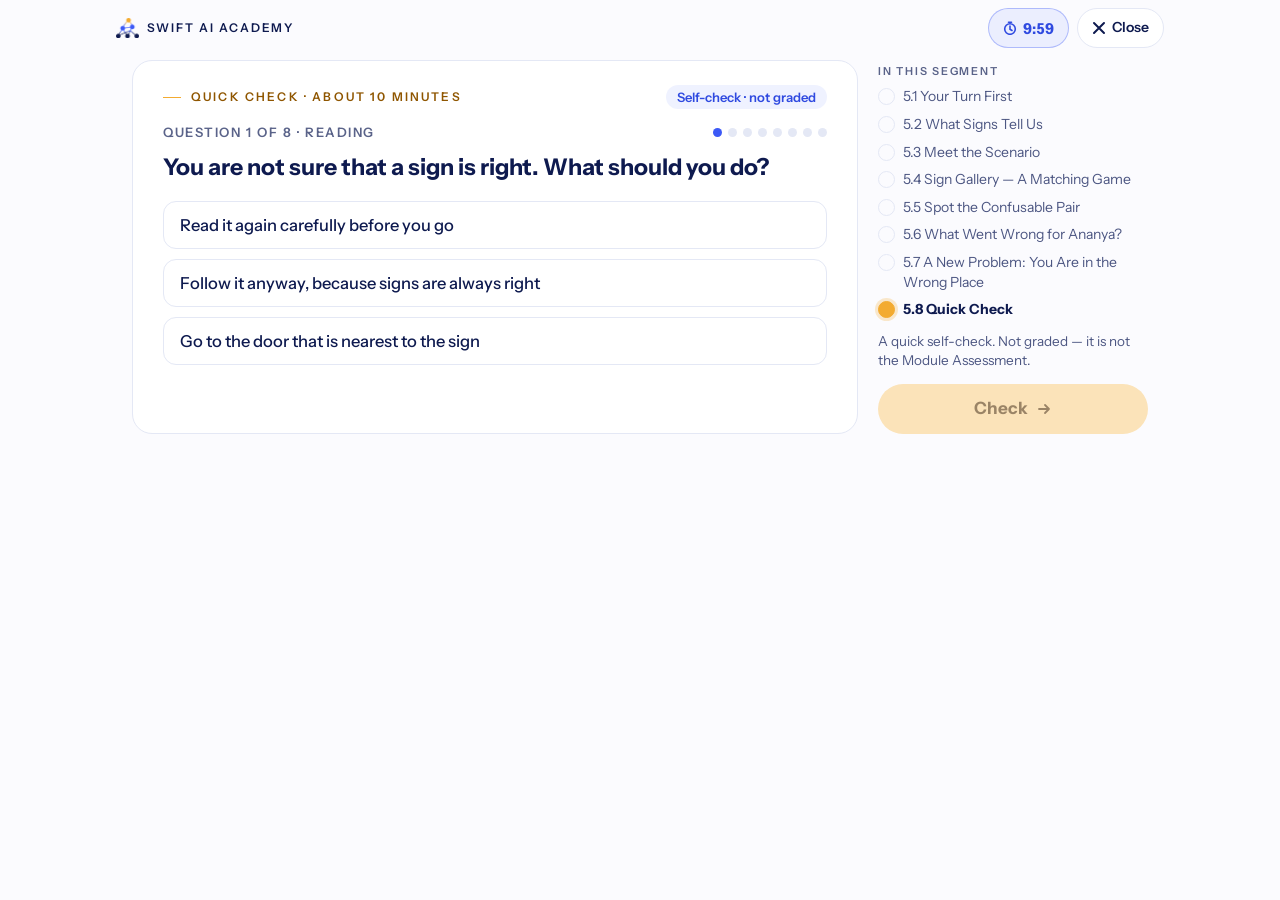
==== commit 720d8c2b: "text size fixed Co-Authored-By: Claude Opus 5.5 <noreply@anthropic.com>" ====
--- a/index.html
+++ b/index.html
@@ -23,85 +23,85 @@
 button { font: inherit; color: inherit; }
 button:focus-visible { outline: 3px solid var(--primary); outline-offset: 2px; }
 img { display: block; max-width: 100%; }
-/* Compact layout (client feedback, 16 Oct 2026): each question fits on one laptop screen, and a phone needs little or no scrolling. */
+/* Sizes (client feedback, 16 Oct 2026): first "too large", then "too small". Set between the two: readable text, with each question close to one screen. */
 .top { max-width: 1080px; margin: 0 auto; display: flex; align-items: center; justify-content: space-between; gap: 10px; padding: 8px 16px; }
-.brand { display: flex; align-items: center; gap: 8px; font-size: 11px; font-weight: 600; text-transform: uppercase; letter-spacing: .16em; color: var(--heading); }
-.brand img { height: 18px; width: auto; }
+.brand { display: flex; align-items: center; gap: 8px; font-size: 12px; font-weight: 600; text-transform: uppercase; letter-spacing: .16em; color: var(--heading); }
+.brand img { height: 20px; width: auto; }
 .top-actions { display: flex; align-items: center; gap: 8px; }
-.btn-ghost { display: inline-flex; align-items: center; gap: 6px; height: 36px; padding: 0 12px; border-radius: 999px; border: 1px solid var(--border); background: #fff; color: var(--heading); font-size: 13px; font-weight: 600; cursor: pointer; }
+.btn-ghost { display: inline-flex; align-items: center; gap: 6px; height: 40px; padding: 0 14px; border-radius: 999px; border: 1px solid var(--border); background: #fff; color: var(--heading); font-size: 14px; font-weight: 600; cursor: pointer; }
 .btn-ghost:hover { border-color: var(--blue-tonal-border); }
-.timer { display: inline-flex; align-items: center; gap: 6px; height: 36px; padding: 0 12px; border-radius: 999px; border: 1px solid var(--blue-tonal-border); background: var(--select-bg); color: var(--primary-hover); font-size: 14px; font-weight: 700; font-variant-numeric: tabular-nums; }
+.timer { display: inline-flex; align-items: center; gap: 6px; height: 40px; padding: 0 14px; border-radius: 999px; border: 1px solid var(--blue-tonal-border); background: var(--select-bg); color: var(--primary-hover); font-size: 15px; font-weight: 700; font-variant-numeric: tabular-nums; }
 .timer.low { border-color: var(--warn-border); background: var(--warn-bg); color: var(--warn-text); }
 .timer[hidden] { display: none; }
-.layout { max-width: 1080px; margin: 0 auto; padding: 4px 16px 84px; display: grid; gap: 20px; grid-template-columns: 1fr; }
+.layout { max-width: 1080px; margin: 0 auto; padding: 4px 16px 92px; display: grid; gap: 20px; grid-template-columns: 1fr; }
 @media (min-width: 900px) {
-  .layout { grid-template-columns: minmax(0,1fr) 240px; padding: 4px 32px 24px; }
+  .layout { grid-template-columns: minmax(0,1fr) 270px; padding: 4px 32px 24px; }
   aside { position: sticky; top: 12px; align-self: start; }
 }
-.card { background: var(--card); border: 1px solid var(--border); border-radius: 18px; padding: 16px; }
-@media (min-width: 640px) { .card { padding: 20px 26px 24px; } }
+.card { background: var(--card); border: 1px solid var(--border); border-radius: 20px; padding: 18px; }
+@media (min-width: 640px) { .card { padding: 24px 30px 28px; } }
 .card-top { display: flex; flex-wrap: wrap; align-items: center; justify-content: space-between; gap: 6px 10px; }
-.eyebrow { display: flex; align-items: center; gap: 10px; font-size: 11px; font-weight: 600; text-transform: uppercase; letter-spacing: .18em; color: var(--amber-text); }
+.eyebrow { display: flex; align-items: center; gap: 10px; font-size: 12px; font-weight: 600; text-transform: uppercase; letter-spacing: .18em; color: var(--amber-text); }
 .eyebrow::before { content: ""; width: 18px; height: 1px; background: var(--amber); }
-.badge { display: inline-block; padding: 2px 10px; border-radius: 999px; background: var(--select-bg); color: var(--primary-hover); font-size: 12px; font-weight: 600; }
-.qline { display: flex; flex-wrap: wrap; align-items: center; justify-content: space-between; gap: 6px 10px; margin-top: 10px; }
-.qnum { font-size: 12px; font-weight: 600; text-transform: uppercase; letter-spacing: .12em; color: var(--muted); }
+.badge { display: inline-block; padding: 3px 11px; border-radius: 999px; background: var(--select-bg); color: var(--primary-hover); font-size: 13px; font-weight: 600; }
+.qline { display: flex; flex-wrap: wrap; align-items: center; justify-content: space-between; gap: 6px 10px; margin-top: 14px; }
+.qnum { font-size: 13px; font-weight: 600; text-transform: uppercase; letter-spacing: .12em; color: var(--muted); }
 .dots { display: flex; gap: 6px; list-style: none; margin: 0; padding: 0; }
-.dots li { width: 8px; height: 8px; border-radius: 50%; background: var(--border); }
+.dots li { width: 9px; height: 9px; border-radius: 50%; background: var(--border); }
 .dots li.done { background: rgba(60,89,246,.4); }
 .dots li.now { background: var(--primary); }
-h1 { color: var(--heading); font-size: 18px; line-height: 1.3; margin: 10px 0 0; font-weight: 700; text-wrap: balance; }
-@media (min-width: 640px) { h1 { font-size: 21px; } }
-.howto { margin: 6px 0 0; font-size: 14px; }
-.q-body { margin-top: 14px; }
-.opts { display: grid; gap: 8px; }
-.opt { display: flex; align-items: center; justify-content: space-between; gap: 10px; width: 100%; min-height: 44px; padding: 8px 14px; border: 1.5px solid var(--border); border-radius: 12px; background: #fff; color: var(--heading); font-size: 15.5px; font-weight: 500; text-align: left; cursor: pointer; }
+h1 { color: var(--heading); font-size: 20px; line-height: 1.3; margin: 12px 0 0; font-weight: 700; text-wrap: balance; }
+@media (min-width: 640px) { h1 { font-size: 23px; } }
+.howto { margin: 8px 0 0; font-size: 15.5px; }
+.q-body { margin-top: 18px; }
+.opts { display: grid; gap: 10px; }
+.opt { display: flex; align-items: center; justify-content: space-between; gap: 10px; width: 100%; min-height: 48px; padding: 10px 16px; border: 1.5px solid var(--border); border-radius: 13px; background: #fff; color: var(--heading); font-size: 16.5px; font-weight: 500; text-align: left; cursor: pointer; }
 .opt:hover:not(:disabled) { border-color: var(--blue-tonal-border); }
 .opt[aria-pressed="true"] { border-color: var(--primary); background: var(--select-bg); }
 .opt.right { border-color: var(--success); background: var(--success-bg); }
 .opt:disabled { cursor: default; }
 .tick { flex: none; width: 20px; height: 20px; }
-.q-image { margin: 0 auto 10px; max-height: 64px; width: auto; }
-.pics { display: grid; grid-template-columns: repeat(3, minmax(0,1fr)); gap: 10px; max-width: 520px; }
-.pic { position: relative; display: flex; flex-direction: column; align-items: center; gap: 6px; padding: 8px; border: 1.5px solid var(--border); border-radius: 12px; background: #fff; color: var(--heading); font-size: 14.5px; font-weight: 600; cursor: pointer; }
+.q-image { margin: 0 auto 12px; max-height: 84px; width: auto; }
+.pics { display: grid; grid-template-columns: repeat(3, minmax(0,1fr)); gap: 12px; max-width: 600px; }
+.pic { position: relative; display: flex; flex-direction: column; align-items: center; gap: 8px; padding: 10px; border: 1.5px solid var(--border); border-radius: 13px; background: #fff; color: var(--heading); font-size: 16px; font-weight: 600; cursor: pointer; }
 .pic img { width: 100%; height: auto; }
 .pic[aria-pressed="true"] { border-color: var(--primary); background: var(--select-bg); }
 .pic.right { border-color: var(--success); background: var(--success-bg); }
 .pic .tick { position: absolute; top: -8px; right: -8px; background: #fff; border-radius: 50%; }
-.scene { position: relative; max-width: 540px; border-radius: 12px; overflow: hidden; border: 1px solid var(--border); }
+.scene { position: relative; max-width: 620px; border-radius: 12px; overflow: hidden; border: 1px solid var(--border); }
 .scene > img { width: 100%; height: auto; }
 .spot { position: absolute; padding: 2px; border: 3px solid transparent; border-radius: 8px; background: transparent; cursor: pointer; }
 .spot img { width: 100%; height: auto; }
 .spot:hover:not(:disabled) { border-color: var(--blue-tonal-border); }
 .spot[aria-pressed="true"] { border-color: var(--primary); background: rgba(60,89,246,.15); }
 .spot.right { border-color: var(--success); background: rgba(79,224,168,.3); }
-.board { display: grid; grid-template-columns: repeat(3, minmax(0,1fr)); gap: 8px; max-width: 600px; }
+.board { display: grid; grid-template-columns: repeat(3, minmax(0,1fr)); gap: 10px; max-width: 680px; }
 .target { display: flex; flex-direction: column; align-items: center; gap: 8px; padding: 8px; border: 1px solid var(--border); border-radius: 12px; background: #fff; }
-.target img { height: 44px; width: auto; }
-@media (min-width: 640px) { .target img { height: 60px; } }
-.slot { width: 100%; min-height: 50px; padding: 6px; border: 1.5px dashed var(--blue-tonal-border); border-radius: 10px; background: #fff; color: var(--muted); font-size: 13px; line-height: 1.3; cursor: pointer; touch-action: none; }
+.target img { height: 50px; width: auto; }
+@media (min-width: 640px) { .target img { height: 72px; } }
+.slot { width: 100%; min-height: 56px; padding: 7px; border: 1.5px dashed var(--blue-tonal-border); border-radius: 10px; background: #fff; color: var(--muted); font-size: 14px; line-height: 1.3; cursor: pointer; touch-action: none; }
 .slot.filled { border-style: solid; border-color: var(--primary); background: var(--select-bg); color: var(--heading); font-weight: 600; }
 .slot.hover { background: rgba(60,89,246,.16); }
 .slot.right { border-color: var(--success); background: var(--success-bg); }
-.tray { display: flex; flex-wrap: wrap; justify-content: center; gap: 8px; margin-top: 12px; padding: 4px; border-radius: 12px; max-width: 600px; }
+.tray { display: flex; flex-wrap: wrap; justify-content: center; gap: 10px; margin-top: 16px; padding: 4px; border-radius: 12px; max-width: 680px; }
 .tray.hover { background: var(--select-bg); }
-.chip { padding: 6px 12px; min-height: 40px; border: 1.5px solid var(--blue-tonal-border); border-radius: 10px; background: #fff; color: var(--heading); font-size: 14px; font-weight: 600; cursor: grab; touch-action: none; }
+.chip { padding: 7px 14px; min-height: 44px; border: 1.5px solid var(--blue-tonal-border); border-radius: 10px; background: #fff; color: var(--heading); font-size: 15px; font-weight: 600; cursor: grab; touch-action: none; }
 .chip[aria-pressed="true"] { border-color: var(--primary); background: var(--select-bg); box-shadow: 0 0 0 3px rgba(60,89,246,.25); }
 .chip:disabled { opacity: .45; cursor: default; }
 .ghost { position: fixed; z-index: 50; pointer-events: none; transform: translate(-50%,-50%) rotate(-2deg); box-shadow: 0 12px 28px rgba(14,26,79,.25); }
-.fb { display: flex; gap: 8px; align-items: flex-start; margin-top: 12px; padding: 9px 12px; border-radius: 12px; font-size: 14.5px; }
+.fb { display: flex; gap: 8px; align-items: flex-start; margin-top: 16px; padding: 11px 14px; border-radius: 12px; font-size: 15.5px; }
 .fb.right { background: var(--success-bg); border: 1px solid var(--success-border); color: #0f4f37; }
 .fb.wrong { background: var(--warn-bg); border: 1px solid var(--warn-border); color: var(--warn-text); }
 .fb b { font-weight: 700; }
 aside .rail-label { font-size: 11px; font-weight: 600; text-transform: uppercase; letter-spacing: .16em; color: var(--muted); margin: 4px 0 8px; }
-.rail { list-style: none; margin: 0; padding: 0; display: grid; gap: 6px; font-size: 13px; color: var(--body); }
+.rail { list-style: none; margin: 0; padding: 0; display: grid; gap: 8px; font-size: 14px; color: var(--body); }
 .rail li { display: flex; gap: 8px; align-items: flex-start; }
-.rail .mark { flex: none; width: 15px; height: 15px; border-radius: 50%; border: 1px solid var(--border); margin-top: 1px; }
+.rail .mark { flex: none; width: 17px; height: 17px; border-radius: 50%; border: 1px solid var(--border); margin-top: 1px; }
 .rail li[aria-current="step"] { color: var(--heading); font-weight: 700; }
 .rail li[aria-current="step"] .mark { background: var(--amber); border-color: var(--amber); box-shadow: 0 0 0 3px rgba(243,171,49,.25); }
-.note { font-size: 12.5px; margin: 12px 0 0; }
+.note { font-size: 13.5px; margin: 12px 0 0; }
 .action { margin-top: 14px; }
-.btn-amber { display: inline-flex; align-items: center; justify-content: center; gap: 8px; width: 100%; min-height: 46px; padding: 0 24px; border: 0; border-radius: 999px; background: linear-gradient(135deg, var(--amber-2), var(--amber)); color: var(--amber-on); font-size: 16px; font-weight: 700; box-shadow: 0 6px 18px rgba(243,171,49,.3); cursor: pointer; }
+.btn-amber { display: inline-flex; align-items: center; justify-content: center; gap: 8px; width: 100%; min-height: 50px; padding: 0 26px; border: 0; border-radius: 999px; background: linear-gradient(135deg, var(--amber-2), var(--amber)); color: var(--amber-on); font-size: 17px; font-weight: 700; box-shadow: 0 6px 18px rgba(243,171,49,.3); cursor: pointer; }
 .btn-amber:disabled { background: #fbe3b9; color: #9a8466; box-shadow: none; cursor: not-allowed; }
 .btn-blue { display: inline-flex; align-items: center; justify-content: center; min-height: 44px; padding: 0 20px; border: 1px solid var(--blue-tonal-border); border-radius: 999px; background: var(--select-bg); color: var(--primary-hover); font-size: 15px; font-weight: 600; cursor: pointer; }
 @media (max-width: 899px) {
@@ -110,9 +110,9 @@
   .action { position: fixed; left: 0; right: 0; bottom: 0; z-index: 20; margin: 0; padding: 8px 16px calc(8px + env(safe-area-inset-bottom)); background: var(--page); border-top: 1px solid var(--border); }
 }
 .center { text-align: center; }
-.closing img { margin: 8px auto 0; max-height: 110px; width: auto; }
+.closing img { margin: 10px auto 0; max-height: 130px; width: auto; }
 .closing h1, .end h1 { margin-top: 12px; }
-.closing p, .end p { font-size: 16px; }
+.closing p, .end p { font-size: 17px; }
 .modal-bg { position: fixed; inset: 0; z-index: 60; display: flex; align-items: center; justify-content: center; padding: 16px; background: var(--overlay); }
 .modal { width: 100%; max-width: 400px; background: #fff; border-radius: 18px; padding: 22px; text-align: center; }
 .modal h2 { color: var(--heading); margin: 0 0 6px; font-size: 20px; }
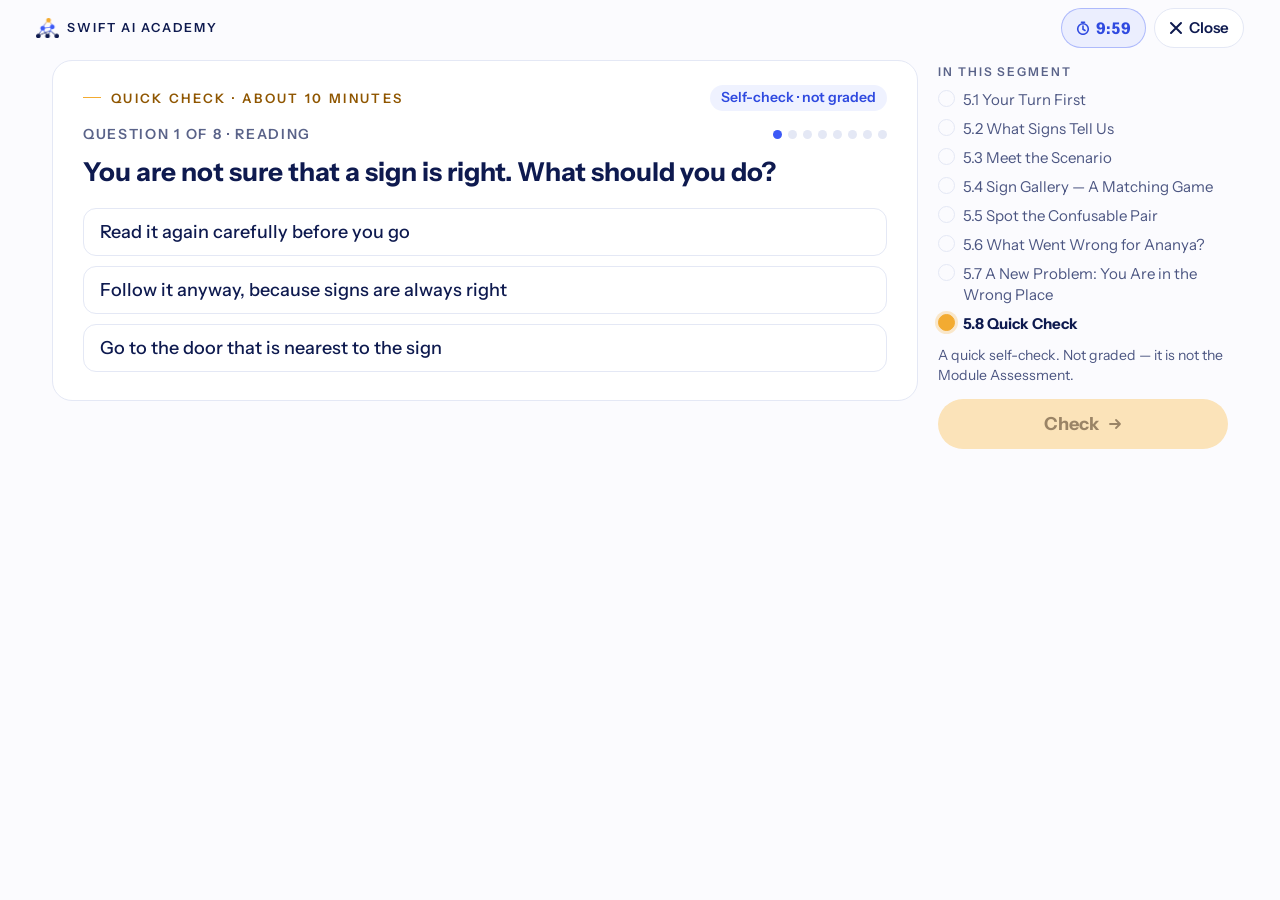
==== commit 50b4ab32: "Larger text that scales with the screen Co-Authored-By: Claude Opus 5.5 <noreply@anthropic.com>" ====
--- a/index.html
+++ b/index.html
@@ -19,91 +19,93 @@
 }
 * { box-sizing: border-box; }
 html, body { margin: 0; }
-body { background: var(--page); color: var(--body); font-family: "Instrument Sans", ui-sans-serif, system-ui, -apple-system, "Segoe UI", Roboto, Arial, sans-serif; line-height: 1.4; }
+/* Text grows a little on bigger screens: 16 px on phones and small laptops, up to 19 px on large monitors. */
+html { font-size: clamp(16px, calc(9px + 0.55vw), 19px); }
+body { font-size: 1rem; background: var(--page); color: var(--body); font-family: "Instrument Sans", ui-sans-serif, system-ui, -apple-system, "Segoe UI", Roboto, Arial, sans-serif; line-height: 1.4; }
 button { font: inherit; color: inherit; }
 button:focus-visible { outline: 3px solid var(--primary); outline-offset: 2px; }
 img { display: block; max-width: 100%; }
 /* Sizes (client feedback, 16 Oct 2026): first "too large", then "too small". Set between the two: readable text, with each question close to one screen. */
-.top { max-width: 1080px; margin: 0 auto; display: flex; align-items: center; justify-content: space-between; gap: 10px; padding: 8px 16px; }
-.brand { display: flex; align-items: center; gap: 8px; font-size: 12px; font-weight: 600; text-transform: uppercase; letter-spacing: .16em; color: var(--heading); }
+.top { max-width: 1240px; margin: 0 auto; display: flex; align-items: center; justify-content: space-between; gap: 10px; padding: 8px 16px; }
+.brand { display: flex; align-items: center; gap: 8px; font-size: 0.7813rem; font-weight: 600; text-transform: uppercase; letter-spacing: .16em; color: var(--heading); }
 .brand img { height: 20px; width: auto; }
 .top-actions { display: flex; align-items: center; gap: 8px; }
-.btn-ghost { display: inline-flex; align-items: center; gap: 6px; height: 40px; padding: 0 14px; border-radius: 999px; border: 1px solid var(--border); background: #fff; color: var(--heading); font-size: 14px; font-weight: 600; cursor: pointer; }
+.btn-ghost { display: inline-flex; align-items: center; gap: 6px; height: 40px; padding: 0 14px; border-radius: 999px; border: 1px solid var(--border); background: #fff; color: var(--heading); font-size: 0.9375rem; font-weight: 600; cursor: pointer; }
 .btn-ghost:hover { border-color: var(--blue-tonal-border); }
-.timer { display: inline-flex; align-items: center; gap: 6px; height: 40px; padding: 0 14px; border-radius: 999px; border: 1px solid var(--blue-tonal-border); background: var(--select-bg); color: var(--primary-hover); font-size: 15px; font-weight: 700; font-variant-numeric: tabular-nums; }
+.timer { display: inline-flex; align-items: center; gap: 6px; height: 40px; padding: 0 14px; border-radius: 999px; border: 1px solid var(--blue-tonal-border); background: var(--select-bg); color: var(--primary-hover); font-size: 1rem; font-weight: 700; font-variant-numeric: tabular-nums; }
 .timer.low { border-color: var(--warn-border); background: var(--warn-bg); color: var(--warn-text); }
 .timer[hidden] { display: none; }
-.layout { max-width: 1080px; margin: 0 auto; padding: 4px 16px 92px; display: grid; gap: 20px; grid-template-columns: 1fr; }
+.layout { max-width: 1240px; margin: 0 auto; padding: 4px 16px 92px; display: grid; gap: 20px; grid-template-columns: 1fr; }
 @media (min-width: 900px) {
-  .layout { grid-template-columns: minmax(0,1fr) 270px; padding: 4px 32px 24px; }
+  .layout { grid-template-columns: minmax(0,1fr) 290px; padding: 4px 32px 24px; }
   aside { position: sticky; top: 12px; align-self: start; }
 }
-.card { background: var(--card); border: 1px solid var(--border); border-radius: 20px; padding: 18px; }
+.card { align-self: start; background: var(--card); border: 1px solid var(--border); border-radius: 20px; padding: 18px; }
 @media (min-width: 640px) { .card { padding: 24px 30px 28px; } }
 .card-top { display: flex; flex-wrap: wrap; align-items: center; justify-content: space-between; gap: 6px 10px; }
-.eyebrow { display: flex; align-items: center; gap: 10px; font-size: 12px; font-weight: 600; text-transform: uppercase; letter-spacing: .18em; color: var(--amber-text); }
+.eyebrow { display: flex; align-items: center; gap: 10px; font-size: 0.8125rem; font-weight: 600; text-transform: uppercase; letter-spacing: .18em; color: var(--amber-text); }
 .eyebrow::before { content: ""; width: 18px; height: 1px; background: var(--amber); }
-.badge { display: inline-block; padding: 3px 11px; border-radius: 999px; background: var(--select-bg); color: var(--primary-hover); font-size: 13px; font-weight: 600; }
+.badge { display: inline-block; padding: 3px 11px; border-radius: 999px; background: var(--select-bg); color: var(--primary-hover); font-size: 0.875rem; font-weight: 600; }
 .qline { display: flex; flex-wrap: wrap; align-items: center; justify-content: space-between; gap: 6px 10px; margin-top: 14px; }
-.qnum { font-size: 13px; font-weight: 600; text-transform: uppercase; letter-spacing: .12em; color: var(--muted); }
+.qnum { font-size: 0.875rem; font-weight: 600; text-transform: uppercase; letter-spacing: .12em; color: var(--muted); }
 .dots { display: flex; gap: 6px; list-style: none; margin: 0; padding: 0; }
 .dots li { width: 9px; height: 9px; border-radius: 50%; background: var(--border); }
 .dots li.done { background: rgba(60,89,246,.4); }
 .dots li.now { background: var(--primary); }
-h1 { color: var(--heading); font-size: 20px; line-height: 1.3; margin: 12px 0 0; font-weight: 700; text-wrap: balance; }
-@media (min-width: 640px) { h1 { font-size: 23px; } }
-.howto { margin: 8px 0 0; font-size: 15.5px; }
+h1 { color: var(--heading); font-size: 1.375rem; line-height: 1.3; margin: 12px 0 0; font-weight: 700; text-wrap: balance; }
+@media (min-width: 640px) { h1 { font-size: 1.625rem; } }
+.howto { margin: 8px 0 0; font-size: 1.0625rem; }
 .q-body { margin-top: 18px; }
 .opts { display: grid; gap: 10px; }
-.opt { display: flex; align-items: center; justify-content: space-between; gap: 10px; width: 100%; min-height: 48px; padding: 10px 16px; border: 1.5px solid var(--border); border-radius: 13px; background: #fff; color: var(--heading); font-size: 16.5px; font-weight: 500; text-align: left; cursor: pointer; }
+.opt { display: flex; align-items: center; justify-content: space-between; gap: 10px; width: 100%; min-height: 48px; padding: 10px 16px; border: 1.5px solid var(--border); border-radius: 13px; background: #fff; color: var(--heading); font-size: 1.125rem; font-weight: 500; text-align: left; cursor: pointer; }
 .opt:hover:not(:disabled) { border-color: var(--blue-tonal-border); }
 .opt[aria-pressed="true"] { border-color: var(--primary); background: var(--select-bg); }
 .opt.right { border-color: var(--success); background: var(--success-bg); }
 .opt:disabled { cursor: default; }
 .tick { flex: none; width: 20px; height: 20px; }
 .q-image { margin: 0 auto 12px; max-height: 84px; width: auto; }
-.pics { display: grid; grid-template-columns: repeat(3, minmax(0,1fr)); gap: 12px; max-width: 600px; }
-.pic { position: relative; display: flex; flex-direction: column; align-items: center; gap: 8px; padding: 10px; border: 1.5px solid var(--border); border-radius: 13px; background: #fff; color: var(--heading); font-size: 16px; font-weight: 600; cursor: pointer; }
+.pics { display: grid; grid-template-columns: repeat(3, minmax(0,1fr)); gap: 12px; max-width: 660px; }
+.pic { position: relative; display: flex; flex-direction: column; align-items: center; gap: 8px; padding: 10px; border: 1.5px solid var(--border); border-radius: 13px; background: #fff; color: var(--heading); font-size: 1.0625rem; font-weight: 600; cursor: pointer; }
 .pic img { width: 100%; height: auto; }
 .pic[aria-pressed="true"] { border-color: var(--primary); background: var(--select-bg); }
 .pic.right { border-color: var(--success); background: var(--success-bg); }
 .pic .tick { position: absolute; top: -8px; right: -8px; background: #fff; border-radius: 50%; }
-.scene { position: relative; max-width: 620px; border-radius: 12px; overflow: hidden; border: 1px solid var(--border); }
+.scene { position: relative; max-width: 680px; border-radius: 12px; overflow: hidden; border: 1px solid var(--border); }
 .scene > img { width: 100%; height: auto; }
 .spot { position: absolute; padding: 2px; border: 3px solid transparent; border-radius: 8px; background: transparent; cursor: pointer; }
 .spot img { width: 100%; height: auto; }
 .spot:hover:not(:disabled) { border-color: var(--blue-tonal-border); }
 .spot[aria-pressed="true"] { border-color: var(--primary); background: rgba(60,89,246,.15); }
 .spot.right { border-color: var(--success); background: rgba(79,224,168,.3); }
-.board { display: grid; grid-template-columns: repeat(3, minmax(0,1fr)); gap: 10px; max-width: 680px; }
+.board { display: grid; grid-template-columns: repeat(3, minmax(0,1fr)); gap: 10px; max-width: 760px; }
 .target { display: flex; flex-direction: column; align-items: center; gap: 8px; padding: 8px; border: 1px solid var(--border); border-radius: 12px; background: #fff; }
 .target img { height: 50px; width: auto; }
-@media (min-width: 640px) { .target img { height: 72px; } }
-.slot { width: 100%; min-height: 56px; padding: 7px; border: 1.5px dashed var(--blue-tonal-border); border-radius: 10px; background: #fff; color: var(--muted); font-size: 14px; line-height: 1.3; cursor: pointer; touch-action: none; }
+@media (min-width: 640px) { .target img { height: 80px; } }
+.slot { width: 100%; min-height: 56px; padding: 7px; border: 1.5px dashed var(--blue-tonal-border); border-radius: 10px; background: #fff; color: var(--muted); font-size: 0.9688rem; line-height: 1.3; cursor: pointer; touch-action: none; }
 .slot.filled { border-style: solid; border-color: var(--primary); background: var(--select-bg); color: var(--heading); font-weight: 600; }
 .slot.hover { background: rgba(60,89,246,.16); }
 .slot.right { border-color: var(--success); background: var(--success-bg); }
-.tray { display: flex; flex-wrap: wrap; justify-content: center; gap: 10px; margin-top: 16px; padding: 4px; border-radius: 12px; max-width: 680px; }
+.tray { display: flex; flex-wrap: wrap; justify-content: center; gap: 10px; margin-top: 16px; padding: 4px; border-radius: 12px; max-width: 760px; }
 .tray.hover { background: var(--select-bg); }
-.chip { padding: 7px 14px; min-height: 44px; border: 1.5px solid var(--blue-tonal-border); border-radius: 10px; background: #fff; color: var(--heading); font-size: 15px; font-weight: 600; cursor: grab; touch-action: none; }
+.chip { padding: 7px 14px; min-height: 44px; border: 1.5px solid var(--blue-tonal-border); border-radius: 10px; background: #fff; color: var(--heading); font-size: 1.0313rem; font-weight: 600; cursor: grab; touch-action: none; }
 .chip[aria-pressed="true"] { border-color: var(--primary); background: var(--select-bg); box-shadow: 0 0 0 3px rgba(60,89,246,.25); }
 .chip:disabled { opacity: .45; cursor: default; }
 .ghost { position: fixed; z-index: 50; pointer-events: none; transform: translate(-50%,-50%) rotate(-2deg); box-shadow: 0 12px 28px rgba(14,26,79,.25); }
-.fb { display: flex; gap: 8px; align-items: flex-start; margin-top: 16px; padding: 11px 14px; border-radius: 12px; font-size: 15.5px; }
+.fb { display: flex; gap: 8px; align-items: flex-start; margin-top: 16px; padding: 11px 14px; border-radius: 12px; font-size: 1.0625rem; }
 .fb.right { background: var(--success-bg); border: 1px solid var(--success-border); color: #0f4f37; }
 .fb.wrong { background: var(--warn-bg); border: 1px solid var(--warn-border); color: var(--warn-text); }
 .fb b { font-weight: 700; }
-aside .rail-label { font-size: 11px; font-weight: 600; text-transform: uppercase; letter-spacing: .16em; color: var(--muted); margin: 4px 0 8px; }
-.rail { list-style: none; margin: 0; padding: 0; display: grid; gap: 8px; font-size: 14px; color: var(--body); }
+aside .rail-label { font-size: 0.75rem; font-weight: 600; text-transform: uppercase; letter-spacing: .16em; color: var(--muted); margin: 4px 0 8px; }
+.rail { list-style: none; margin: 0; padding: 0; display: grid; gap: 8px; font-size: 0.9375rem; color: var(--body); }
 .rail li { display: flex; gap: 8px; align-items: flex-start; }
 .rail .mark { flex: none; width: 17px; height: 17px; border-radius: 50%; border: 1px solid var(--border); margin-top: 1px; }
 .rail li[aria-current="step"] { color: var(--heading); font-weight: 700; }
 .rail li[aria-current="step"] .mark { background: var(--amber); border-color: var(--amber); box-shadow: 0 0 0 3px rgba(243,171,49,.25); }
-.note { font-size: 13.5px; margin: 12px 0 0; }
+.note { font-size: 0.875rem; margin: 12px 0 0; }
 .action { margin-top: 14px; }
-.btn-amber { display: inline-flex; align-items: center; justify-content: center; gap: 8px; width: 100%; min-height: 50px; padding: 0 26px; border: 0; border-radius: 999px; background: linear-gradient(135deg, var(--amber-2), var(--amber)); color: var(--amber-on); font-size: 17px; font-weight: 700; box-shadow: 0 6px 18px rgba(243,171,49,.3); cursor: pointer; }
+.btn-amber { display: inline-flex; align-items: center; justify-content: center; gap: 8px; width: 100%; min-height: 50px; padding: 0 26px; border: 0; border-radius: 999px; background: linear-gradient(135deg, var(--amber-2), var(--amber)); color: var(--amber-on); font-size: 1.125rem; font-weight: 700; box-shadow: 0 6px 18px rgba(243,171,49,.3); cursor: pointer; }
 .btn-amber:disabled { background: #fbe3b9; color: #9a8466; box-shadow: none; cursor: not-allowed; }
-.btn-blue { display: inline-flex; align-items: center; justify-content: center; min-height: 44px; padding: 0 20px; border: 1px solid var(--blue-tonal-border); border-radius: 999px; background: var(--select-bg); color: var(--primary-hover); font-size: 15px; font-weight: 600; cursor: pointer; }
+.btn-blue { display: inline-flex; align-items: center; justify-content: center; min-height: 44px; padding: 0 20px; border: 1px solid var(--blue-tonal-border); border-radius: 999px; background: var(--select-bg); color: var(--primary-hover); font-size: 1rem; font-weight: 600; cursor: pointer; }
 @media (max-width: 899px) {
   /* Phones and small tablets: the list of stages is left out so the question and its answers come first. */
   aside .rail-label, aside .rail, aside .note { display: none; }
@@ -112,10 +114,10 @@
 .center { text-align: center; }
 .closing img { margin: 10px auto 0; max-height: 130px; width: auto; }
 .closing h1, .end h1 { margin-top: 12px; }
-.closing p, .end p { font-size: 17px; }
+.closing p, .end p { font-size: 1.1563rem; }
 .modal-bg { position: fixed; inset: 0; z-index: 60; display: flex; align-items: center; justify-content: center; padding: 16px; background: var(--overlay); }
 .modal { width: 100%; max-width: 400px; background: #fff; border-radius: 18px; padding: 22px; text-align: center; }
-.modal h2 { color: var(--heading); margin: 0 0 6px; font-size: 20px; }
+.modal h2 { color: var(--heading); margin: 0 0 6px; font-size: 1.375rem; }
 .modal p { margin: 0 0 16px; }
 .modal .row { display: grid; gap: 8px; }
 .sr { position: absolute; width: 1px; height: 1px; overflow: hidden; clip: rect(0 0 0 0); white-space: nowrap; }
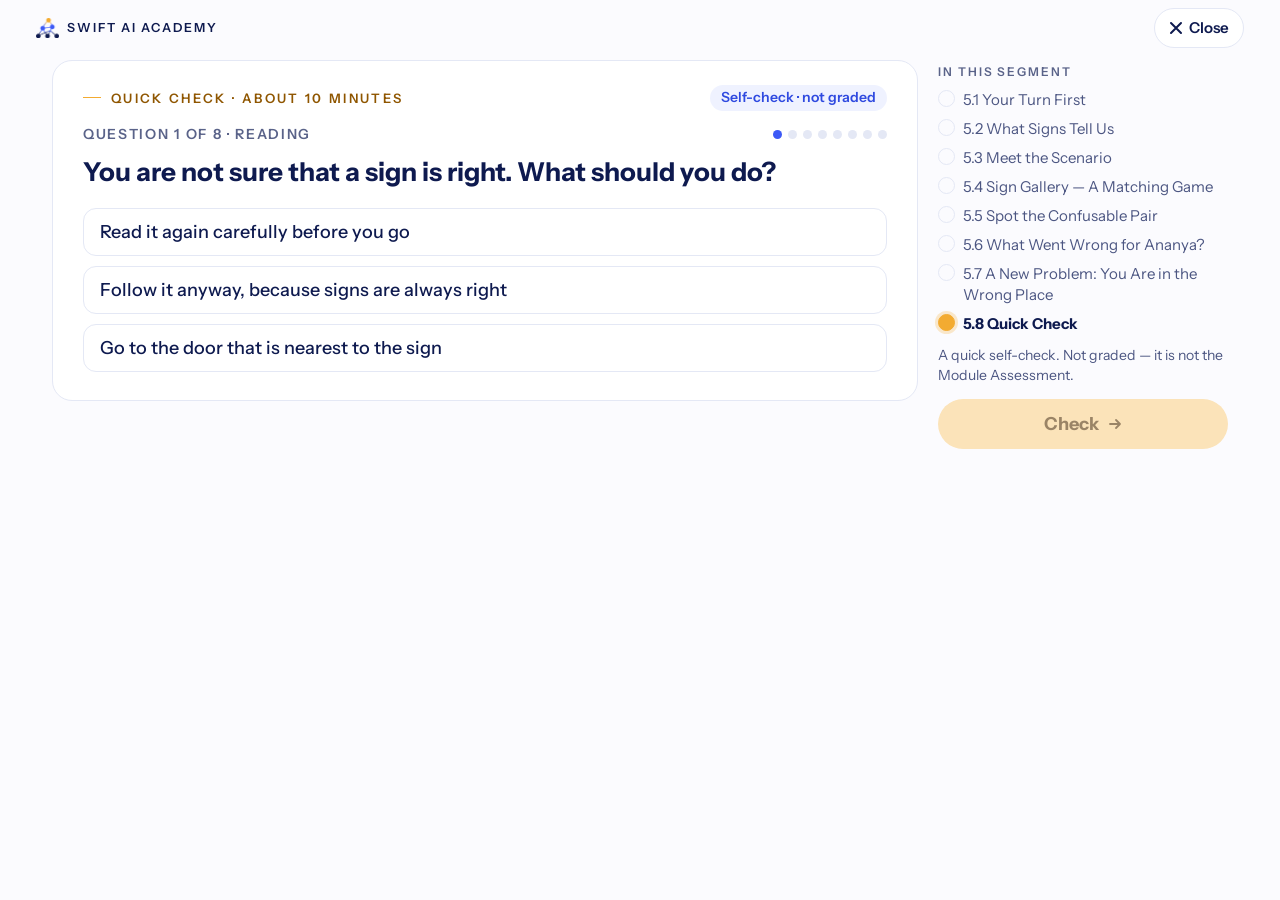
==== commit a5054380: "timer removed Co-Authored-By: Claude Opus 5.5 <noreply@anthropic.com>" ====
--- a/index.html
+++ b/index.html
@@ -179,7 +179,7 @@
       options: ["Pull the door towards you", "Push the door away from you", "Wait for someone to open the door"],
       correct: "Pull the door towards you", why: "PULL means you bring the door towards you. PUSH means the opposite, so the two are easy to mix up." },
     { kind: "choice", id: "q7", label: "Signs", prompt: "You arrive at a new building and need to ask where your class is. Which sign should you look for?",
-      options: ["Reception", "Waiting Area", "Staff Room"], correct: "Reception", image: { src: "sign-reception", alt: "A blue Reception board." },
+      options: ["Reception", "Waiting Area", "Staff Room"], correct: "Reception",
       why: "The text says: a Reception sign shows where you can ask for help when you arrive." },
     { kind: "choice", id: "q8", label: "Signs", prompt: "You walk into the wrong room by mistake, and no one is there. What is the best first step?",
       options: ["Go back to the corridor and read the room signs again", "Stay in the room in case your class comes here", "Try the next door without reading its sign"],
@@ -187,6 +187,8 @@
   ];
   var UI = { right: "Right!", wrong: "Not quite — try again.", drop: "Drop the meaning here", note: "A quick self-check. Not graded — it is not the Module Assessment." };
   var MAX_MIN = 10;
+  // Timer switched off for now (client feedback, 16 Oct 2026): no countdown and no time limit. Set to true to bring both back.
+  var TIMER_ON = false;
 
   // ---------- Record of each attempt (kept in this browser only; never required to work) ----------
   var KEY = "m1s1.progress.v1", LOG = "5.8.quiz-log";
@@ -207,7 +209,7 @@
   function fresh(reason) {
     st = { q: 0, sel: null, slots: {}, result: null, tries: 0, done: false, end: false,
       attempt: { attemptId: Date.now() + "-" + Math.random().toString(36).slice(2, 7), startedAt: new Date().toISOString(), restartReason: reason || null, items: [], finished: false } };
-    startTimer(MAX_MIN * 60000 / timescale);
+    if (TIMER_ON) startTimer(MAX_MIN * 60000 / timescale); else stopTimer();
   }
   function startTimer(ms) {
     clearTimeout(timer); clearInterval(ticker); deadline = Date.now() + ms; timer = setTimeout(timeUp, ms);
